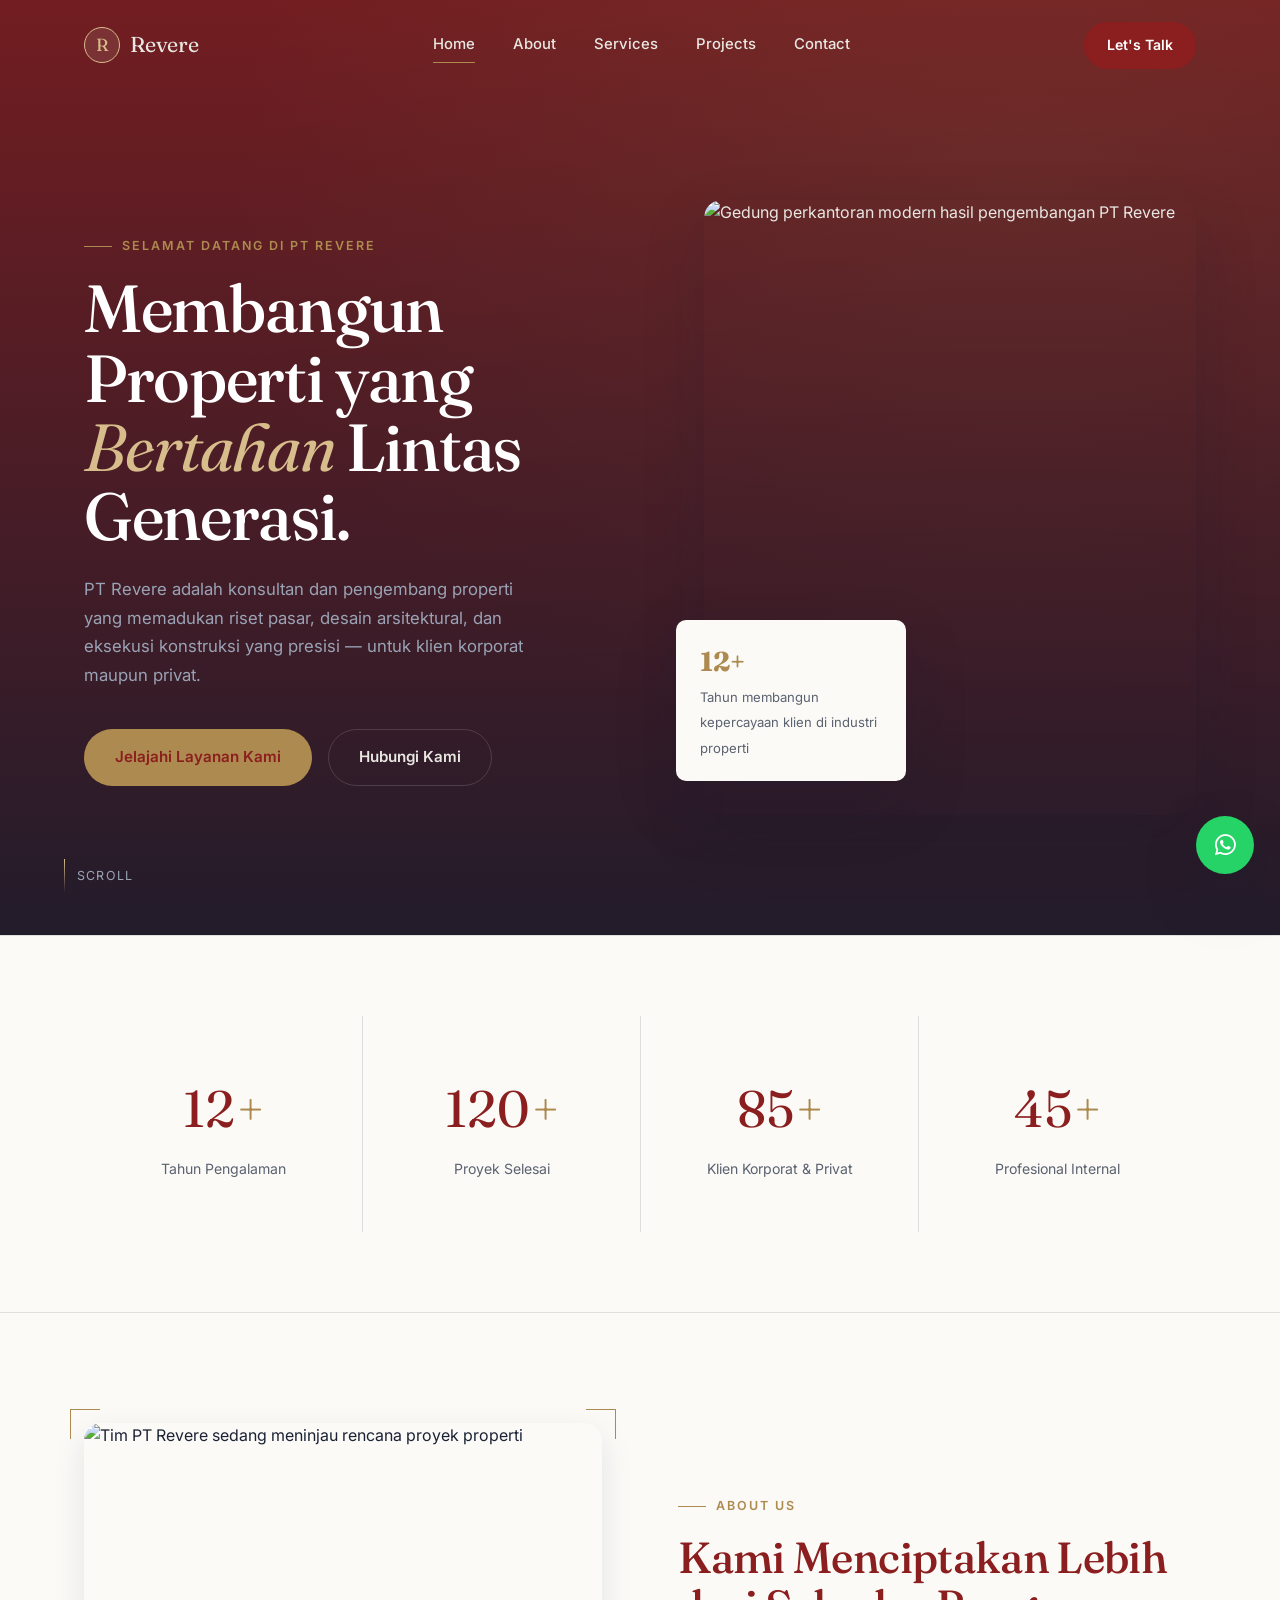
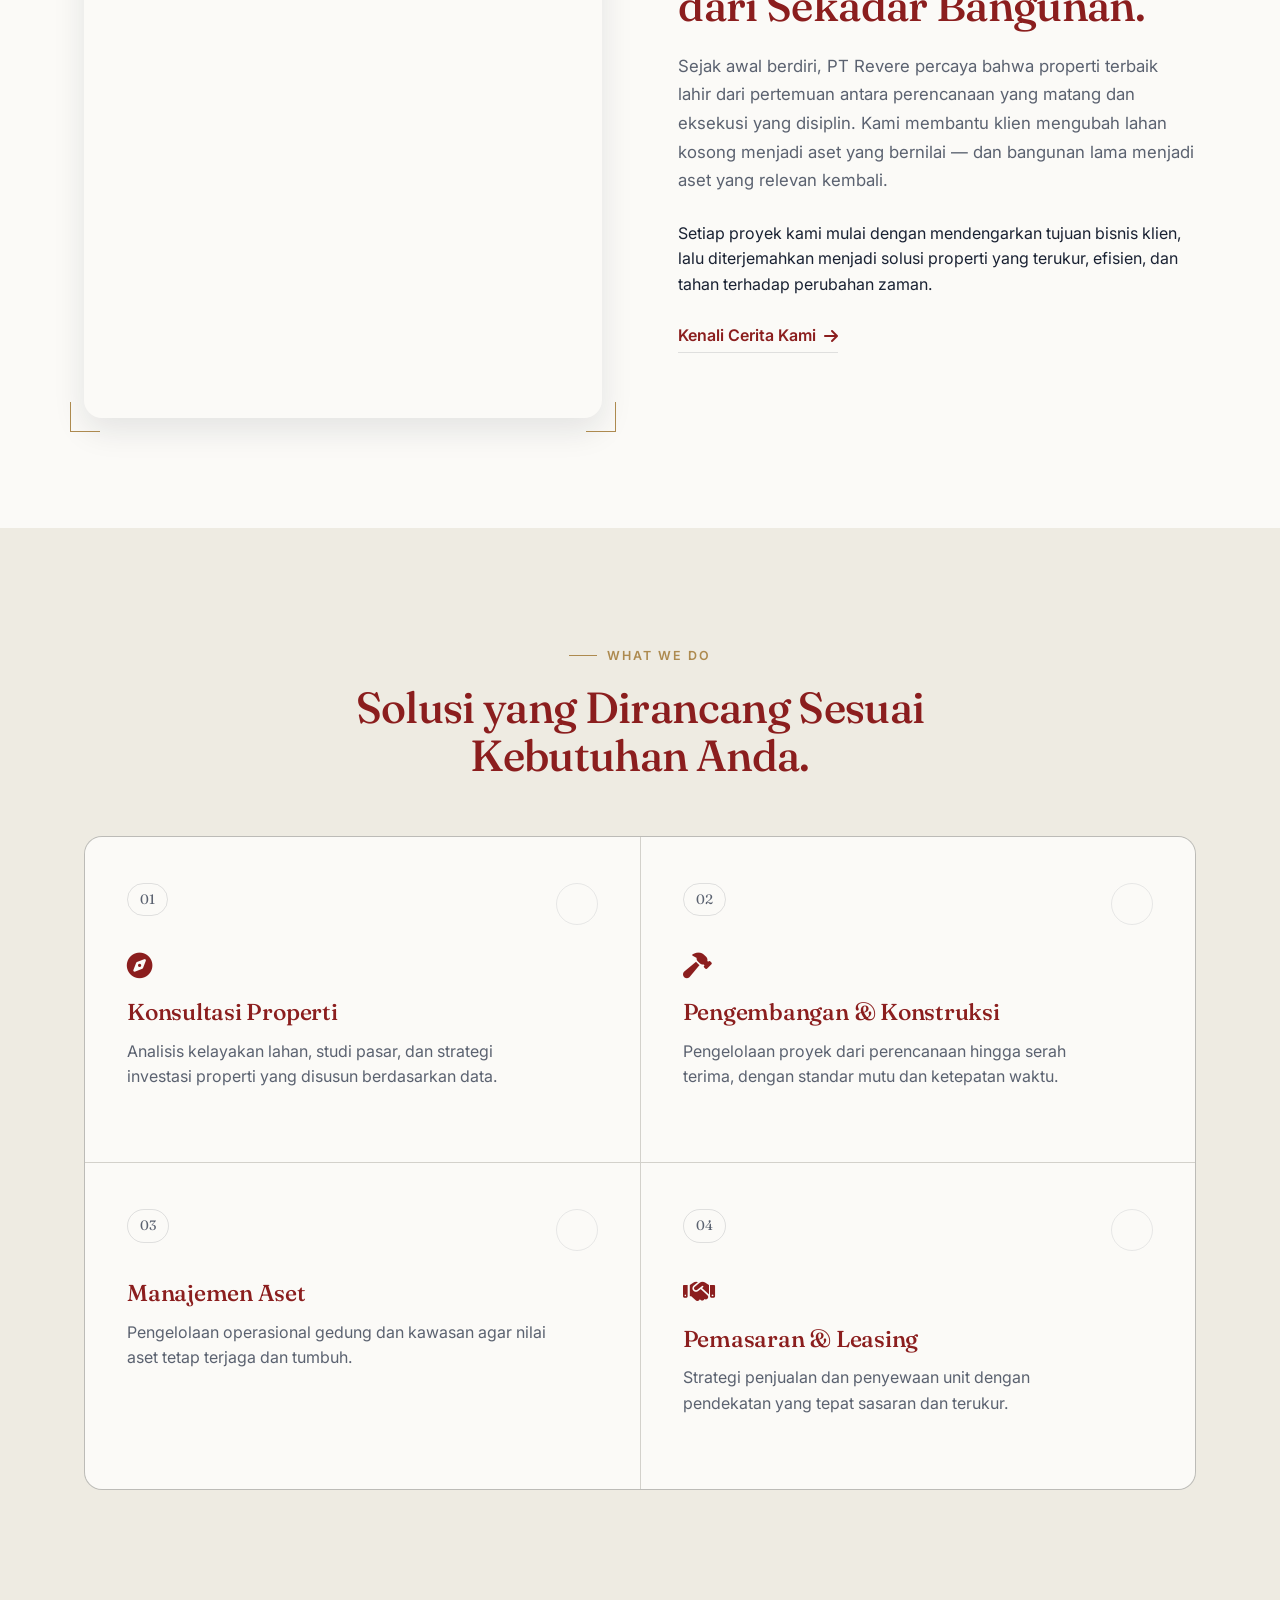
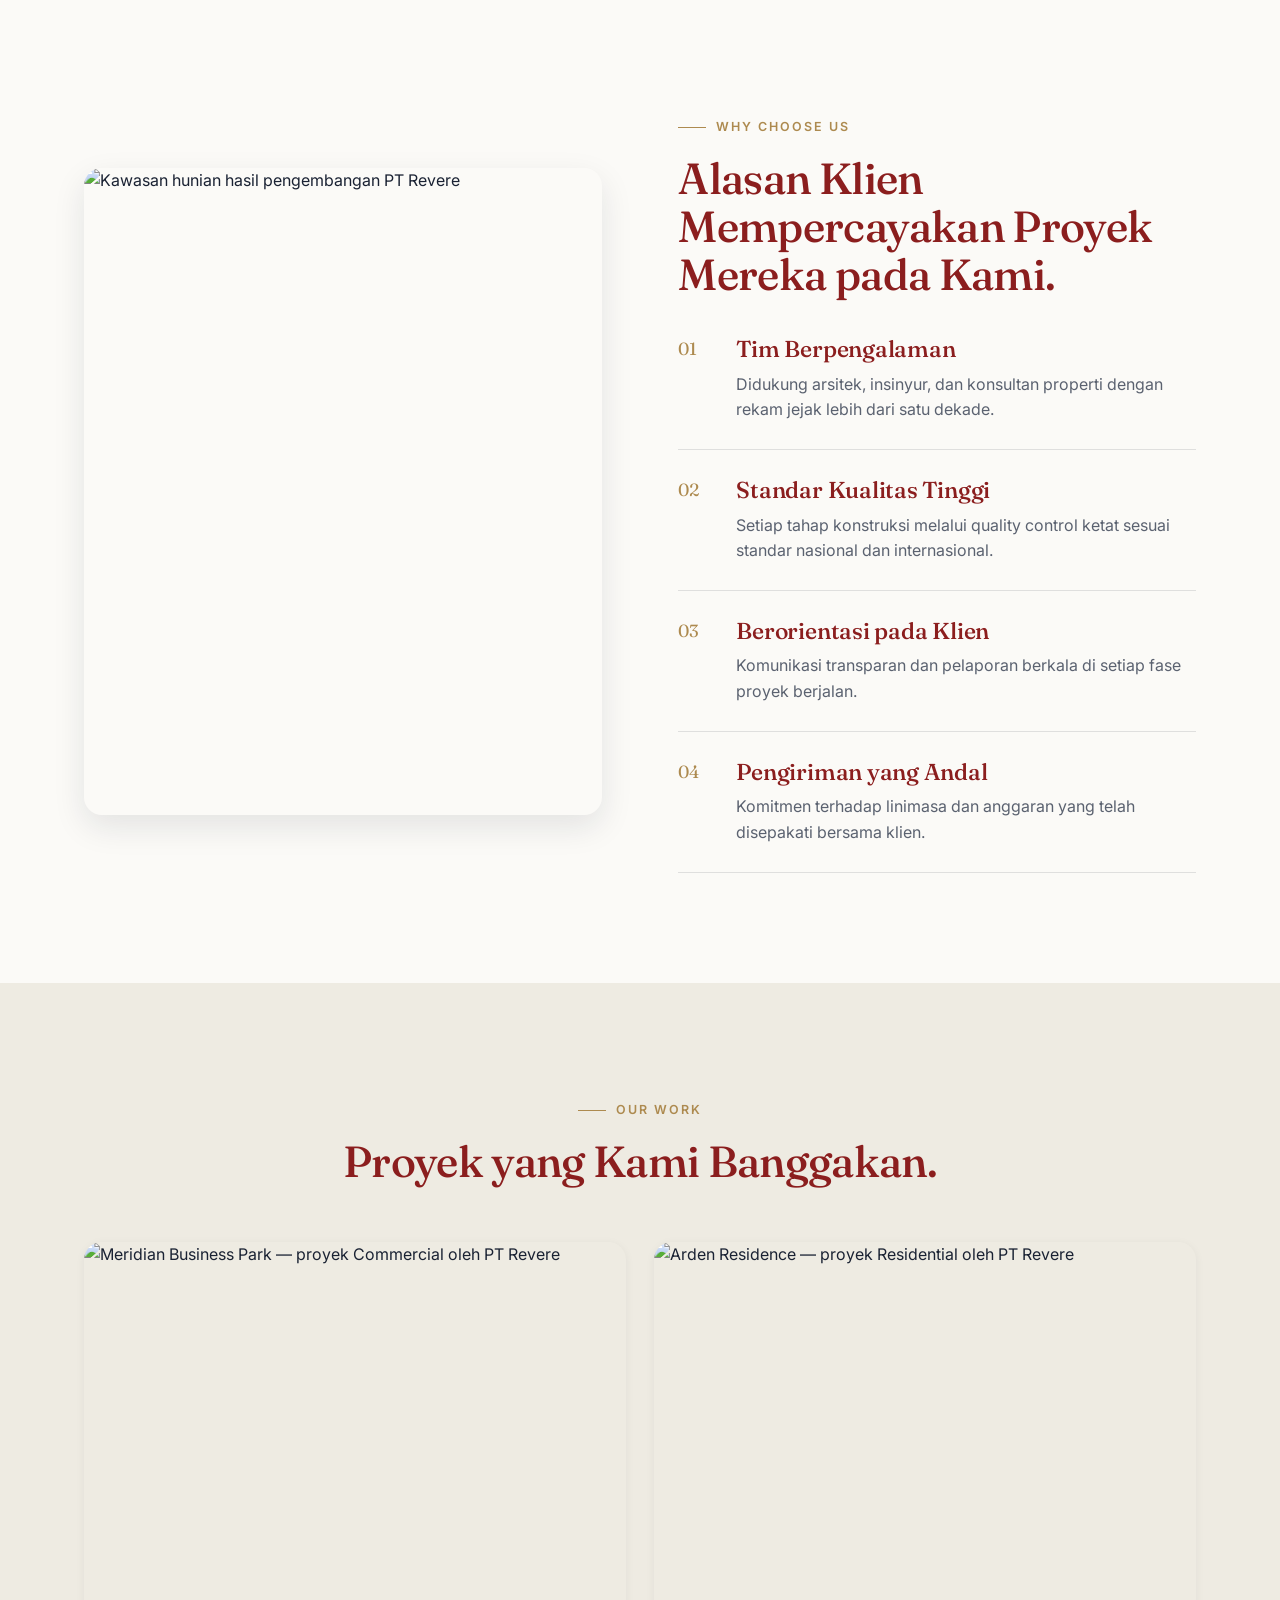
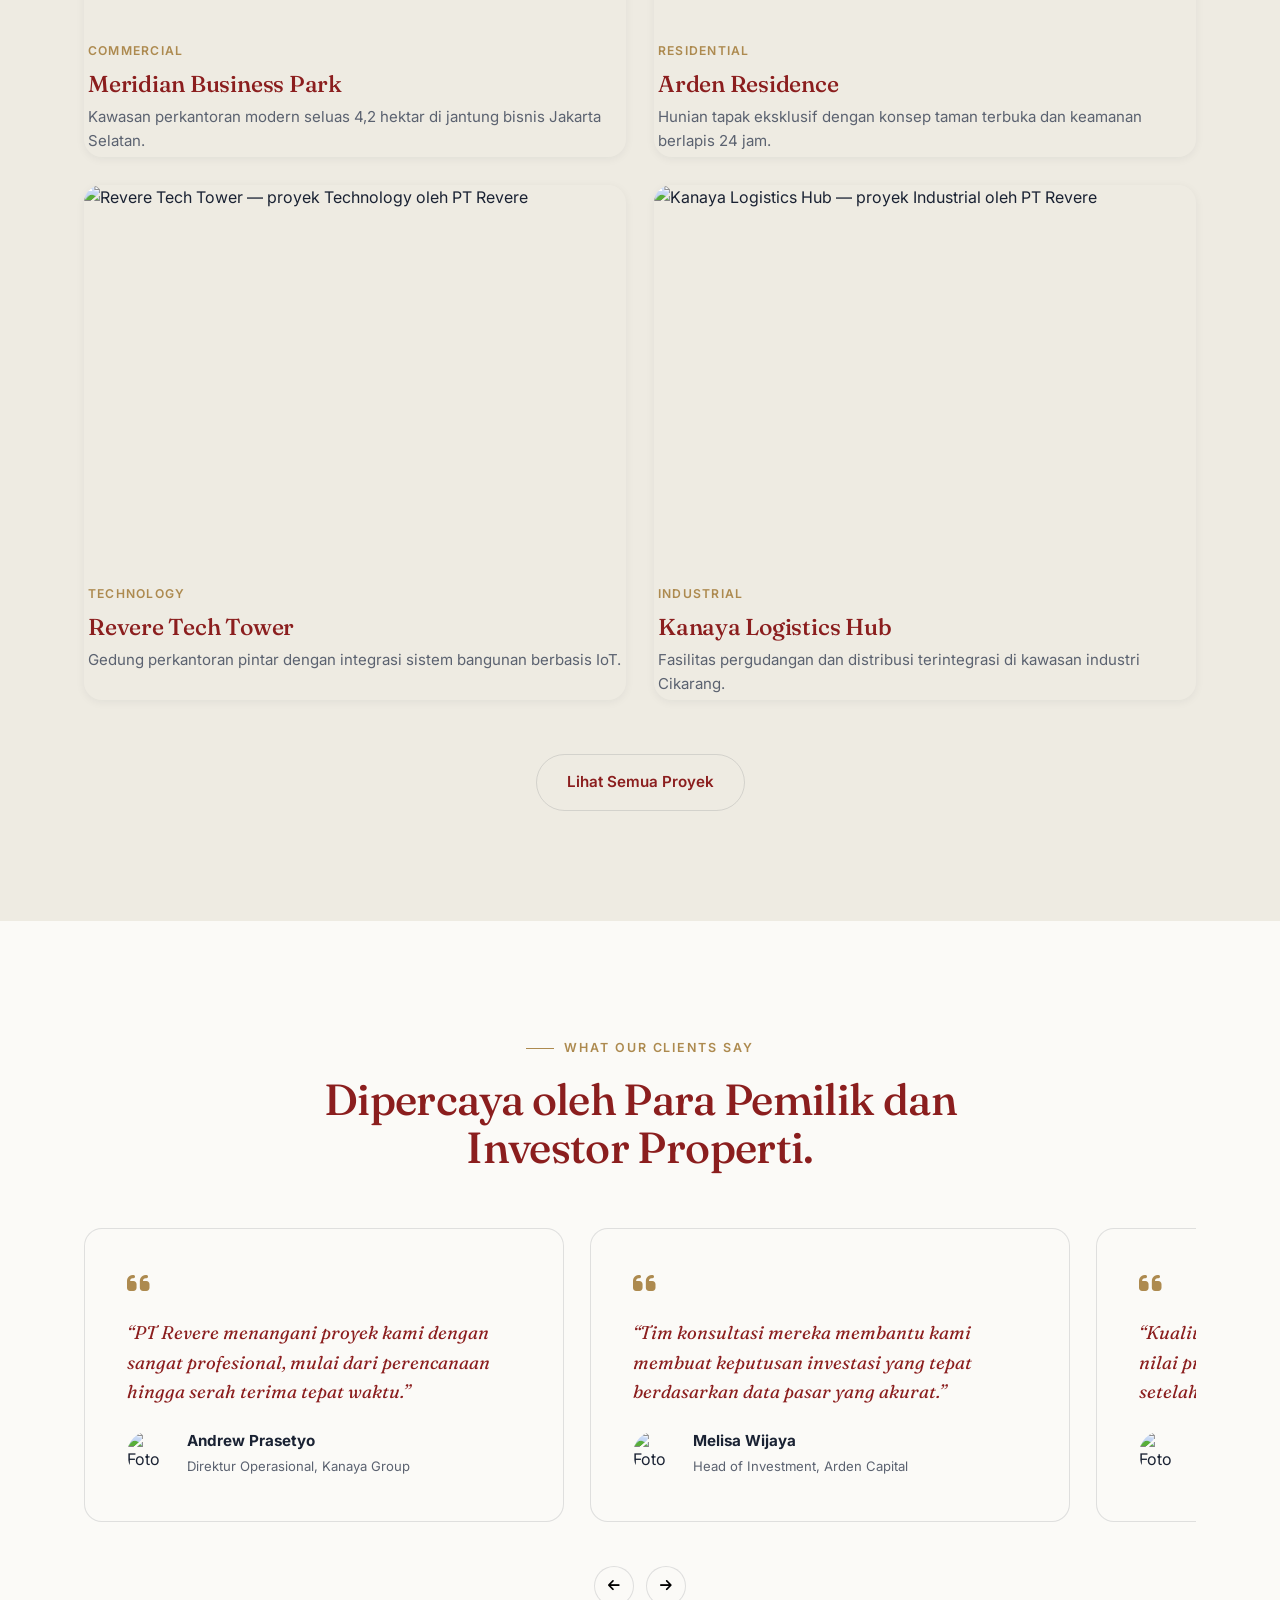
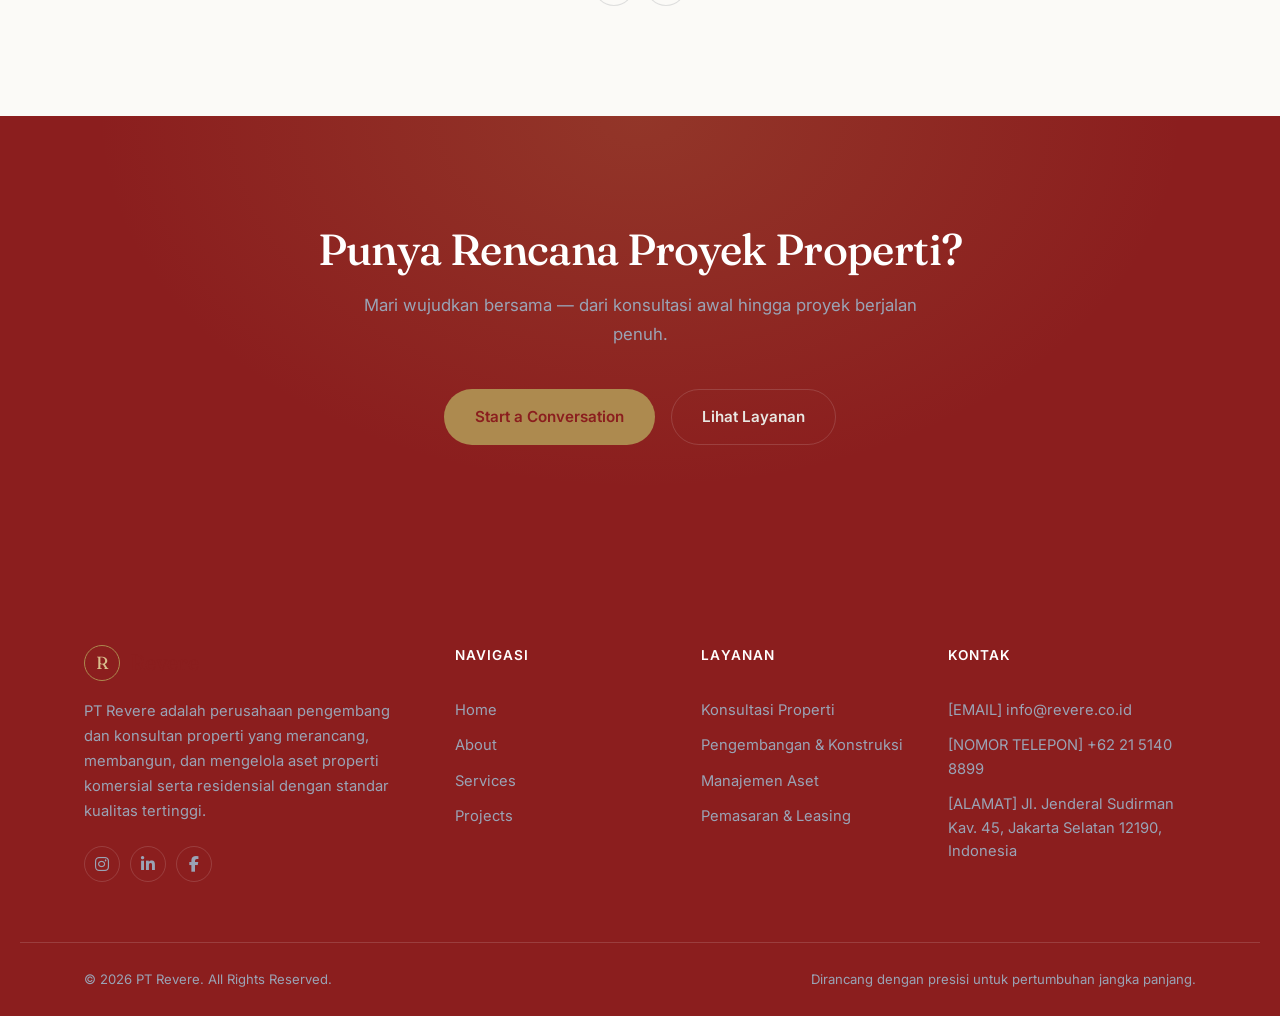
==== index.html @ 0e7189b9 "fix all" ====
<!DOCTYPE html>
<html lang="id">
<head>
<meta charset="UTF-8">
<meta name="viewport" content="width=device-width, initial-scale=1.0">
<title>PT Revere — Konsultan &amp; Pengembang Properti Terpercaya</title>
<meta name="description" content="PT Revere merancang, membangun, dan mengelola aset properti komersial serta residensial dengan standar kualitas tertinggi di Indonesia.">
<meta name="robots" content="index, follow">
<link rel="canonical" href="https://www.revere.co.id/index.html">

<!-- Open Graph -->
<meta property="og:type" content="website">
<meta property="og:title" content="PT Revere — Konsultan &amp; Pengembang Properti Terpercaya">
<meta property="og:description" content="PT Revere merancang, membangun, dan mengelola aset properti komersial serta residensial dengan standar kualitas tertinggi di Indonesia.">
<meta property="og:url" content="https://www.revere.co.id/index.html">
<meta property="og:site_name" content="PT Revere">
<meta property="og:image" content="https://www.revere.co.id/assets/images/hero/og-cover.jpg">
<meta name="twitter:card" content="summary_large_image">

<!-- Favicon -->
<link rel="icon" type="image/png" href="assets/images/favicon.png">

<!-- Fonts -->
<link rel="preconnect" href="https://fonts.googleapis.com">
<link rel="preconnect" href="https://fonts.gstatic.com" crossorigin>
<link href="https://fonts.googleapis.com/css2?family=Fraunces:ital,opsz,wght@0,9..144,300;0,9..144,400;0,9..144,500;0,9..144,600;1,9..144,400;1,9..144,500&family=Inter:wght@300;400;500;600;700&display=swap" rel="stylesheet">

<!-- Icons -->
<link rel="stylesheet" href="https://cdnjs.cloudflare.com/ajax/libs/font-awesome/6.5.1/css/all.min.css">

<!-- Styles -->
<link rel="stylesheet" href="assets/css/style.css">

<!-- Structured Data -->
<script type="application/ld+json">
{
  "@context": "https://schema.org",
  "@type": "Organization",
  "name": "PT Revere",
  "url": "https://www.revere.co.id",
  "logo": "https://www.revere.co.id/assets/images/logo.png",
  "description": "PT Revere adalah perusahaan pengembang dan konsultan properti yang merancang, membangun, dan mengelola aset properti komersial serta residensial dengan standar kualitas tertinggi.",
  "address": {
    "@type": "PostalAddress",
    "streetAddress": "[ALAMAT] Jl. Jenderal Sudirman Kav. 45, Jakarta Selatan 12190, Indonesia"
  },
  "contactPoint": {
    "@type": "ContactPoint",
    "telephone": "[NOMOR TELEPON] +62 21 5140 8899",
    "contactType": "customer service"
  }
}
</script>
</head>
<body>
<a class="skip-link" href="#main-content">Langsung ke konten</a>
<header class="site-nav" id="siteNav">
  <div class="nav-inner">
    <a href="index.html" class="nav-logo" aria-label="PT Revere — Beranda">
      <span class="nav-logo-mark">R</span>
      <span class="nav-logo-text">Revere</span>
    </a>

    <nav class="nav-links" id="navLinks" aria-label="Navigasi utama">
      <a href="index.html" class="active">Home</a>
      <a href="about.html" class="">About</a>
      <a href="services.html" class="">Services</a>
      <a href="projects.html" class="">Projects</a>
      <a href="contact.html" class="">Contact</a>
    </nav>

    <div class="nav-actions">
      <a href="contact.html" class="btn btn-primary btn-sm nav-cta">Let's Talk</a>
      <button class="nav-toggle" id="navToggle" aria-label="Buka menu navigasi" aria-expanded="false" aria-controls="mobileDrawer">
        <span></span><span></span><span></span>
      </button>
    </div>
  </div>
</header>

<div class="mobile-drawer" id="mobileDrawer" aria-hidden="true">
  <nav aria-label="Navigasi mobile">
    <a href="index.html" class="active">Home</a>
    <a href="about.html" class="">About</a>
    <a href="services.html" class="">Services</a>
    <a href="projects.html" class="">Projects</a>
    <a href="contact.html" class="">Contact</a>
  </nav>
  <div class="mobile-drawer-footer">
    <a href="contact.html" class="btn btn-primary btn-block">Let's Talk</a>
    <p>[NOMOR TELEPON] +62 21 5140 8899</p>
  </div>
</div>
<div class="drawer-overlay" id="drawerOverlay"></div>

<main id="main-content">

  <!-- ================= HERO ================= -->
  <section class="hero">
    <div class="container hero-grid">
      <div class="hero-copy">
        <span class="eyebrow">Selamat Datang di PT Revere</span>
        <h1 class="h1">Membangun Properti yang <em>Bertahan</em> Lintas Generasi.</h1>
        <p class="lede">PT Revere adalah konsultan dan pengembang properti yang memadukan riset pasar, desain arsitektural, dan eksekusi konstruksi yang presisi — untuk klien korporat maupun privat.</p>
        <div class="hero-actions">
          <a href="services.html" class="btn btn-on-ink">Jelajahi Layanan Kami</a>
          <a href="contact.html" class="btn btn-ghost-on-ink">Hubungi Kami</a>
        </div>
      </div>
      <div class="hero-visual">
        <div class="hero-frame">
          <div class="hero-corner-brackets"><span></span><span></span><span></span><span></span></div>
          <img src="https://images.unsplash.com/photo-1486406146926-c627a92ad1ab?q=80&w=1000&auto=format&fit=crop" alt="Gedung perkantoran modern hasil pengembangan PT Revere" loading="eager">
        </div>
        <div class="hero-badge">
          <strong>12+</strong>
          <span>Tahun membangun kepercayaan klien di industri properti</span>
        </div>
      </div>
    </div>
    <div class="scroll-indicator"><span class="line"></span> Scroll</div>
  </section>

  <!-- ================= TRUST STATS ================= -->
  <section class="stats-strip section-tight">
    <div class="container">
      <div class="stats-grid">
                <div class="stat-item reveal">
          <div class="stat-value" data-count="12">
            <span class="num">0</span><span class="suffix">+</span>
          </div>
          <div class="stat-label">Tahun Pengalaman</div>
        </div>
                <div class="stat-item reveal">
          <div class="stat-value" data-count="120">
            <span class="num">0</span><span class="suffix">+</span>
          </div>
          <div class="stat-label">Proyek Selesai</div>
        </div>
                <div class="stat-item reveal">
          <div class="stat-value" data-count="85">
            <span class="num">0</span><span class="suffix">+</span>
          </div>
          <div class="stat-label">Klien Korporat &amp; Privat</div>
        </div>
                <div class="stat-item reveal">
          <div class="stat-value" data-count="45">
            <span class="num">0</span><span class="suffix">+</span>
          </div>
          <div class="stat-label">Profesional Internal</div>
        </div>
              </div>
    </div>
  </section>

  <!-- ================= ABOUT PREVIEW ================= -->
  <section class="bg-paper">
    <div class="container split">
      <div class="split-media reveal">
        <div class="frame">
          <img src="https://images.unsplash.com/photo-1568992687947-868a62a9f521?q=80&w=900&auto=format&fit=crop" alt="Tim PT Revere sedang meninjau rencana proyek properti" loading="lazy">
        </div>
        <div class="corner-brackets"><span></span><span></span><span></span><span></span></div>
      </div>
      <div class="split-copy reveal">
        <span class="eyebrow">About Us</span>
        <h2 class="h2">Kami Menciptakan Lebih dari Sekadar Bangunan.</h2>
        <p class="lede">Sejak awal berdiri, PT Revere percaya bahwa properti terbaik lahir dari pertemuan antara perencanaan yang matang dan eksekusi yang disiplin. Kami membantu klien mengubah lahan kosong menjadi aset yang bernilai — dan bangunan lama menjadi aset yang relevan kembali.</p>
        <p>Setiap proyek kami mulai dengan mendengarkan tujuan bisnis klien, lalu diterjemahkan menjadi solusi properti yang terukur, efisien, dan tahan terhadap perubahan zaman.</p>
        <br>
        <a href="about.html" class="text-link">Kenali Cerita Kami <i class="fa-solid fa-arrow-right"></i></a>
      </div>
    </div>
  </section>

  <!-- ================= SERVICES ================= -->
  <section class="bg-stone">
    <div class="container">
      <div class="section-label reveal">
        <span class="eyebrow" style="justify-content:center">What We Do</span>
        <h2 class="h2">Solusi yang Dirancang Sesuai Kebutuhan Anda.</h2>
      </div>
      <div class="services-grid reveal">
                <div class="service-card">
          <div class="service-top">
            <span class="service-index">01</span>
            <span class="service-arrow"><i class="fa-solid fa-arrow-up-right"></i></span>
          </div>
          <i class="fa-solid fa-compass"></i>
          <h3 class="h3">Konsultasi Properti</h3>
          <p>Analisis kelayakan lahan, studi pasar, dan strategi investasi properti yang disusun berdasarkan data.</p>
        </div>
                <div class="service-card">
          <div class="service-top">
            <span class="service-index">02</span>
            <span class="service-arrow"><i class="fa-solid fa-arrow-up-right"></i></span>
          </div>
          <i class="fa-solid fa-hammer"></i>
          <h3 class="h3">Pengembangan &amp; Konstruksi</h3>
          <p>Pengelolaan proyek dari perencanaan hingga serah terima, dengan standar mutu dan ketepatan waktu.</p>
        </div>
                <div class="service-card">
          <div class="service-top">
            <span class="service-index">03</span>
            <span class="service-arrow"><i class="fa-solid fa-arrow-up-right"></i></span>
          </div>
          <i class="fa-solid fa-building-2"></i>
          <h3 class="h3">Manajemen Aset</h3>
          <p>Pengelolaan operasional gedung dan kawasan agar nilai aset tetap terjaga dan tumbuh.</p>
        </div>
                <div class="service-card">
          <div class="service-top">
            <span class="service-index">04</span>
            <span class="service-arrow"><i class="fa-solid fa-arrow-up-right"></i></span>
          </div>
          <i class="fa-solid fa-handshake"></i>
          <h3 class="h3">Pemasaran &amp; Leasing</h3>
          <p>Strategi penjualan dan penyewaan unit dengan pendekatan yang tepat sasaran dan terukur.</p>
        </div>
              </div>
    </div>
  </section>

  <!-- ================= WHY CHOOSE US ================= -->
  <section class="bg-paper">
    <div class="container why-grid">
      <div class="why-media reveal">
        <img src="https://images.unsplash.com/photo-1600585154340-be6161a56a0c?q=80&w=900&auto=format&fit=crop" alt="Kawasan hunian hasil pengembangan PT Revere" loading="lazy">
      </div>
      <div class="reveal">
        <span class="eyebrow">Why Choose Us</span>
        <h2 class="h2" style="margin-bottom:36px;">Alasan Klien Mempercayakan Proyek Mereka pada Kami.</h2>
        <div class="why-list">
          <div class="why-item">
            <span class="why-num">01</span>
            <div><h3 class="h3">Tim Berpengalaman</h3><p>Didukung arsitek, insinyur, dan konsultan properti dengan rekam jejak lebih dari satu dekade.</p></div>
          </div>
          <div class="why-item">
            <span class="why-num">02</span>
            <div><h3 class="h3">Standar Kualitas Tinggi</h3><p>Setiap tahap konstruksi melalui quality control ketat sesuai standar nasional dan internasional.</p></div>
          </div>
          <div class="why-item">
            <span class="why-num">03</span>
            <div><h3 class="h3">Berorientasi pada Klien</h3><p>Komunikasi transparan dan pelaporan berkala di setiap fase proyek berjalan.</p></div>
          </div>
          <div class="why-item">
            <span class="why-num">04</span>
            <div><h3 class="h3">Pengiriman yang Andal</h3><p>Komitmen terhadap linimasa dan anggaran yang telah disepakati bersama klien.</p></div>
          </div>
        </div>
      </div>
    </div>
  </section>

  <!-- ================= PROJECTS PREVIEW ================= -->
  <section class="bg-stone">
    <div class="container">
      <div class="section-label reveal">
        <span class="eyebrow" style="justify-content:center">Our Work</span>
        <h2 class="h2">Proyek yang Kami Banggakan.</h2>
      </div>
      <div class="projects-grid reveal">
                <div class="project-card">
          <div class="thumb">
            <img src="https://images.unsplash.com/photo-1486406146926-c627a92ad1ab?q=80&amp;w=1200&amp;auto=format&amp;fit=crop" alt="Meridian Business Park — proyek Commercial oleh PT Revere" loading="lazy">
            <div class="project-overlay"><a href="projects.html" class="text-link">Lihat Proyek <i class="fa-solid fa-arrow-right"></i></a></div>
          </div>
          <div class="project-body">
            <span class="project-cat">Commercial</span>
            <h3 class="h3">Meridian Business Park</h3>
            <p>Kawasan perkantoran modern seluas 4,2 hektar di jantung bisnis Jakarta Selatan.</p>
          </div>
        </div>
                <div class="project-card">
          <div class="thumb">
            <img src="https://images.unsplash.com/photo-1600585154340-be6161a56a0c?q=80&amp;w=1200&amp;auto=format&amp;fit=crop" alt="Arden Residence — proyek Residential oleh PT Revere" loading="lazy">
            <div class="project-overlay"><a href="projects.html" class="text-link">Lihat Proyek <i class="fa-solid fa-arrow-right"></i></a></div>
          </div>
          <div class="project-body">
            <span class="project-cat">Residential</span>
            <h3 class="h3">Arden Residence</h3>
            <p>Hunian tapak eksklusif dengan konsep taman terbuka dan keamanan berlapis 24 jam.</p>
          </div>
        </div>
                <div class="project-card">
          <div class="thumb">
            <img src="https://images.unsplash.com/photo-1554469384-e58fac16e23a?q=80&amp;w=1200&amp;auto=format&amp;fit=crop" alt="Revere Tech Tower — proyek Technology oleh PT Revere" loading="lazy">
            <div class="project-overlay"><a href="projects.html" class="text-link">Lihat Proyek <i class="fa-solid fa-arrow-right"></i></a></div>
          </div>
          <div class="project-body">
            <span class="project-cat">Technology</span>
            <h3 class="h3">Revere Tech Tower</h3>
            <p>Gedung perkantoran pintar dengan integrasi sistem bangunan berbasis IoT.</p>
          </div>
        </div>
                <div class="project-card">
          <div class="thumb">
            <img src="https://images.unsplash.com/photo-1553413077-190dd305871c?q=80&amp;w=1200&amp;auto=format&amp;fit=crop" alt="Kanaya Logistics Hub — proyek Industrial oleh PT Revere" loading="lazy">
            <div class="project-overlay"><a href="projects.html" class="text-link">Lihat Proyek <i class="fa-solid fa-arrow-right"></i></a></div>
          </div>
          <div class="project-body">
            <span class="project-cat">Industrial</span>
            <h3 class="h3">Kanaya Logistics Hub</h3>
            <p>Fasilitas pergudangan dan distribusi terintegrasi di kawasan industri Cikarang.</p>
          </div>
        </div>
              </div>
      <div class="projects-cta reveal"><a href="projects.html" class="btn btn-outline">Lihat Semua Proyek</a></div>
    </div>
  </section>

  <!-- ================= TESTIMONIALS ================= -->
  <section class="bg-paper">
    <div class="container">
      <div class="section-label reveal">
        <span class="eyebrow" style="justify-content:center">What Our Clients Say</span>
        <h2 class="h2">Dipercaya oleh Para Pemilik dan Investor Properti.</h2>
      </div>
      <div class="testi-track reveal" id="testiTrack">
                <div class="testi-card">
          <i class="fa-solid fa-quote-left"></i>
          <p class="quote">&ldquo;PT Revere menangani proyek kami dengan sangat profesional, mulai dari perencanaan hingga serah terima tepat waktu.&rdquo;</p>
          <div class="testi-person">
            <img src="https://ui-avatars.com/api/?name=Andrew+Prasetyo&background=101B2D&color=D8BD8C" alt="Foto Andrew Prasetyo">
            <div>
              <strong>Andrew Prasetyo</strong>
              <span>Direktur Operasional, Kanaya Group</span>
            </div>
          </div>
        </div>
                <div class="testi-card">
          <i class="fa-solid fa-quote-left"></i>
          <p class="quote">&ldquo;Tim konsultasi mereka membantu kami membuat keputusan investasi yang tepat berdasarkan data pasar yang akurat.&rdquo;</p>
          <div class="testi-person">
            <img src="https://ui-avatars.com/api/?name=Melisa+Wijaya&background=101B2D&color=D8BD8C" alt="Foto Melisa Wijaya">
            <div>
              <strong>Melisa Wijaya</strong>
              <span>Head of Investment, Arden Capital</span>
            </div>
          </div>
        </div>
                <div class="testi-card">
          <i class="fa-solid fa-quote-left"></i>
          <p class="quote">&ldquo;Kualitas manajemen aset PT Revere membuat nilai properti kami tetap terjaga bahkan setelah lima tahun beroperasi.&rdquo;</p>
          <div class="testi-person">
            <img src="https://ui-avatars.com/api/?name=Rangga+Kusuma&background=101B2D&color=D8BD8C" alt="Foto Rangga Kusuma">
            <div>
              <strong>Rangga Kusuma</strong>
              <span>Owner, Meridian Holdings</span>
            </div>
          </div>
        </div>
              </div>
      <div class="testi-nav">
        <button id="testiPrev" aria-label="Testimoni sebelumnya"><i class="fa-solid fa-arrow-left"></i></button>
        <button id="testiNext" aria-label="Testimoni berikutnya"><i class="fa-solid fa-arrow-right"></i></button>
      </div>
    </div>
  </section>

  <!-- ================= CTA BANNER ================= -->
  <section class="cta-banner">
    <div class="container">
      <h2 class="h2">Punya Rencana Proyek Properti?</h2>
      <p class="lede">Mari wujudkan bersama — dari konsultasi awal hingga proyek berjalan penuh.</p>
      <div class="cta-actions">
        <a href="contact.html" class="btn btn-on-ink">Start a Conversation</a>
        <a href="services.html" class="btn btn-ghost-on-ink">Lihat Layanan</a>
      </div>
    </div>
  </section>

</main>

<footer class="site-footer">
  <div class="footer-top">
    <div class="footer-brand">
      <a href="index.html" class="nav-logo">
        <span class="nav-logo-mark">R</span>
        <span class="nav-logo-text">Revere</span>
      </a>
      <p>PT Revere adalah perusahaan pengembang dan konsultan properti yang merancang, membangun, dan mengelola aset properti komersial serta residensial dengan standar kualitas tertinggi.</p>
      <div class="footer-social">
        <a href="https://instagram.com/revere.co.id" aria-label="Instagram PT Revere" target="_blank" rel="noopener"><i class="fa-brands fa-instagram"></i></a>
        <a href="https://linkedin.com/company/revere" aria-label="LinkedIn PT Revere" target="_blank" rel="noopener"><i class="fa-brands fa-linkedin-in"></i></a>
        <a href="https://facebook.com/revere.co.id" aria-label="Facebook PT Revere" target="_blank" rel="noopener"><i class="fa-brands fa-facebook-f"></i></a>
      </div>
    </div>

    <div class="footer-col">
      <h4>Navigasi</h4>
      <a href="index.html">Home</a>
      <a href="about.html">About</a>
      <a href="services.html">Services</a>
      <a href="projects.html">Projects</a>
    </div>

    <div class="footer-col">
      <h4>Layanan</h4>
      <a href="services.html">Konsultasi Properti</a>
      <a href="services.html">Pengembangan & Konstruksi</a>
      <a href="services.html">Manajemen Aset</a>
      <a href="services.html">Pemasaran & Leasing</a>
    </div>

    <div class="footer-col">
      <h4>Kontak</h4>
      <a href="mailto:[EMAIL] info@revere.co.id">[EMAIL] info@revere.co.id</a>
      <a href="tel:[NOMOR TELEPON] +62 21 5140 8899">[NOMOR TELEPON] +62 21 5140 8899</a>
      <span class="footer-address">[ALAMAT] Jl. Jenderal Sudirman Kav. 45, Jakarta Selatan 12190, Indonesia</span>
    </div>
  </div>

  <div class="footer-bottom">
    <p>&copy; 2026 PT Revere. All Rights Reserved.</p>
    <p class="footer-credit">Dirancang dengan presisi untuk pertumbuhan jangka panjang.</p>
  </div>
</footer>

<a href="https://wa.me/6281234567890" class="whatsapp-fab" aria-label="Hubungi via WhatsApp" target="_blank" rel="noopener">
  <i class="fa-brands fa-whatsapp"></i>
</a>

<script src="assets/js/script.js"></script>
</body>
</html>
---- assets/css/style.css ----
/* ============================================================
   PT REVERE — DESIGN SYSTEM
  Direction: "Ink & Bronze" — editorial, architectural, premium.
   Display: Fraunces (serif, editorial) · Body: Inter
   Signature: blueprint corner-brackets framing key visuals,
   referencing architectural drawing conventions.
   ============================================================ */

:root {
  /* Color */
  --ink:          #8B1E1E;   /* primary — deep red background */
  --ink-2:        #5C1212;   /* secondary red, for gradients/panels */
  --bronze:       #AD8A4F;   /* accent — warm bronze */
  --bronze-light: #D8BD8C;
  --stone:        #EEEBE2;   /* background — warm stone */
  --stone-deep:   #E4DFD1;
  --white:        #FFFFFF;
  --paper:        #FBFAF7;
  --text:         #1A2233;
  --text-muted:   #5B6270;
  --text-on-ink:  #E8E7E2;
  --text-on-ink-muted: #9AA3B5;
  --line:         rgba(16, 27, 45, 0.12);
  --line-on-ink:  rgba(232, 231, 226, 0.16);

  /* Type */
  --font-display: 'Fraunces', Georgia, serif;
  --font-body: 'Inter', -apple-system, BlinkMacSystemFont, sans-serif;

  /* Spacing / layout */
  --container: 1240px;
  --gutter: clamp(20px, 5vw, 64px);
  --radius: 10px;
  --radius-lg: 18px;
  --shadow-sm: 0 2px 10px rgba(16,27,45,0.06);
  --shadow-md: 0 12px 32px rgba(16,27,45,0.10);
  --shadow-lg: 0 24px 64px rgba(16,27,45,0.16);
  --ease: cubic-bezier(.4,0,.2,1);
}

/* ── Reset ─────────────────────────────────────────────────── */
*, *::before, *::after { box-sizing: border-box; }
html { scroll-behavior: smooth; }
@media (prefers-reduced-motion: reduce) {
  html { scroll-behavior: auto; }
  *, *::before, *::after { animation-duration: 0.01ms !important; animation-iteration-count: 1 !important; transition-duration: 0.01ms !important; scroll-behavior: auto !important; }
}
body {
  margin: 0;
  font-family: var(--font-body);
  color: var(--text);
  background: var(--paper);
  -webkit-font-smoothing: antialiased;
  line-height: 1.6;
  overflow-x: hidden;
}
img { max-width: 100%; display: block; }
a { color: inherit; text-decoration: none; }
ul { list-style: none; margin: 0; padding: 0; }
button { font-family: inherit; cursor: pointer; }
h1, h2, h3, h4 { font-family: var(--font-display); color: var(--ink); margin: 0; font-weight: 500; letter-spacing: -0.01em; }
p { margin: 0; }

.skip-link {
  position: absolute; left: -999px; top: 0; background: var(--ink); color: var(--white);
  padding: 12px 20px; z-index: 999; border-radius: 0 0 8px 0;
}
.skip-link:focus { left: 0; }

:focus-visible { outline: 2px solid var(--bronze); outline-offset: 3px; }

.container { max-width: var(--container); margin: 0 auto; padding: 0 var(--gutter); }

/* ── Type scale ────────────────────────────────────────────── */
.h1 { font-size: clamp(2.6rem, 5.2vw, 4.6rem); line-height: 1.04; letter-spacing: -0.02em; }
.h2 { font-size: clamp(2rem, 3.4vw, 3rem); line-height: 1.1; letter-spacing: -0.015em; }
.h3 { font-size: clamp(1.3rem, 1.8vw, 1.6rem); line-height: 1.25; }
.eyebrow {
  display: inline-flex; align-items: center; gap: 10px;
  font-size: 0.78rem; letter-spacing: 0.16em; text-transform: uppercase;
  color: var(--bronze); font-weight: 600; margin-bottom: 18px;
}
.eyebrow::before { content: ''; width: 28px; height: 1px; background: var(--bronze); display: inline-block; }
.lede { font-size: clamp(1.05rem, 1.3vw, 1.2rem); color: var(--text-muted); line-height: 1.7; }
.section-label { text-align: center; margin: 0 auto 56px; max-width: 640px; }
.section-label.left { margin-left: 0; text-align: left; }

/* ── Buttons ───────────────────────────────────────────────── */
.btn {
  display: inline-flex; align-items: center; justify-content: center; gap: 10px;
  padding: 15px 30px; border-radius: 100px; font-weight: 600; font-size: 0.95rem;
  border: 1px solid transparent; transition: all .3s var(--ease); white-space: nowrap;
}
.btn-primary { background: var(--ink); color: var(--white); }
.btn-primary:hover { background: var(--bronze); transform: translateY(-2px); box-shadow: var(--shadow-md); }
.btn-outline { background: transparent; border-color: var(--line); color: var(--ink); }
.btn-outline:hover { border-color: var(--ink); background: var(--ink); color: var(--white); }
.btn-on-ink { background: var(--bronze); color: var(--ink); }
.btn-on-ink:hover { background: var(--bronze-light); transform: translateY(-2px); }
.btn-ghost-on-ink { background: transparent; border-color: var(--line-on-ink); color: var(--text-on-ink); }
.btn-ghost-on-ink:hover { border-color: var(--bronze); color: var(--bronze-light); }
.btn-sm { padding: 11px 22px; font-size: 0.88rem; }
.btn-block { width: 100%; }
.text-link { display: inline-flex; align-items: center; gap: 8px; font-weight: 600; color: var(--ink); border-bottom: 1px solid var(--line); padding-bottom: 3px; transition: gap .25s var(--ease), color .25s; }
.text-link:hover { gap: 13px; color: var(--bronze); }

/* ── Navbar ────────────────────────────────────────────────── */
.site-nav {
  position: fixed; top: 0; left: 0; right: 0; z-index: 200;
  transition: background .35s var(--ease), box-shadow .35s var(--ease), padding .35s var(--ease), border-color .35s;
  padding: 22px 0;
  border-bottom: 1px solid transparent;
}
.site-nav.solid {
  background: rgba(251,250,247,0.92); backdrop-filter: blur(14px);
  box-shadow: var(--shadow-sm); padding: 14px 0; border-color: var(--line);
}
.nav-inner { max-width: var(--container); margin: 0 auto; padding: 0 var(--gutter); display: flex; align-items: center; justify-content: space-between; }
.nav-logo { display: flex; align-items: center; gap: 10px; }
.nav-logo-mark {
  width: 36px; height: 36px; border-radius: 50%; background: var(--ink); color: var(--bronze-light);
  display: flex; align-items: center; justify-content: center; font-family: var(--font-display); font-size: 1.1rem;
  border: 1px solid var(--bronze);
}
.nav-logo-text { font-family: var(--font-display); font-size: 1.35rem; color: var(--ink); letter-spacing: -0.01em; }
.site-nav.transparent-hero:not(.solid) .nav-logo-text,
.site-nav.transparent-hero:not(.solid) .nav-links a { color: var(--text-on-ink); }
.site-nav.transparent-hero:not(.solid) .nav-logo-mark { background: rgba(232,231,226,0.1); border-color: var(--bronze-light); }

.nav-links { display: flex; align-items: center; gap: 38px; }
.nav-links a { font-size: 0.93rem; font-weight: 500; color: var(--text); position: relative; padding: 4px 0; transition: color .25s; }
.nav-links a::after { content: ''; position: absolute; left: 0; bottom: -2px; width: 0; height: 1px; background: var(--bronze); transition: width .3s var(--ease); }
.nav-links a:hover, .nav-links a.active { color: var(--bronze); }
.nav-links a:hover::after, .nav-links a.active::after { width: 100%; }

.nav-actions { display: flex; align-items: center; gap: 18px; }
.nav-toggle { display: none; flex-direction: column; gap: 5px; background: none; border: none; padding: 6px; }
.nav-toggle span { width: 22px; height: 2px; background: var(--ink); transition: all .3s var(--ease); }
.site-nav.transparent-hero:not(.solid) .nav-toggle span { background: var(--text-on-ink); }

.mobile-drawer {
  position: fixed; top: 0; right: -100%; width: min(340px, 84vw); height: 100vh; z-index: 300;
  background: var(--ink); padding: 100px 32px 32px; transition: right .4s var(--ease);
  display: flex; flex-direction: column; justify-content: space-between;
}
.mobile-drawer.open { right: 0; }
.mobile-drawer nav { display: flex; flex-direction: column; gap: 6px; }
.mobile-drawer nav a { color: var(--text-on-ink); font-family: var(--font-display); font-size: 1.5rem; padding: 12px 0; border-bottom: 1px solid var(--line-on-ink); }
.mobile-drawer nav a.active { color: var(--bronze-light); }
.mobile-drawer-footer { display: flex; flex-direction: column; gap: 14px; }
.mobile-drawer-footer p { color: var(--text-on-ink-muted); font-size: 0.9rem; }
.drawer-overlay { position: fixed; inset: 0; background: rgba(16,27,45,0.5); z-index: 250; opacity: 0; visibility: hidden; transition: opacity .35s; }
.drawer-overlay.open { opacity: 1; visibility: visible; }

/* ── Hero ──────────────────────────────────────────────────── */
.hero {
  position: relative; background: var(--ink); color: var(--text-on-ink);
  padding: 200px 0 120px; overflow: hidden;
}
.hero::before {
  content: ''; position: absolute; inset: 0;
  background:
    linear-gradient(180deg, rgba(16,27,45,0.2), rgba(16,27,45,0.85)),
    radial-gradient(ellipse at 80% 20%, rgba(173,138,79,0.18), transparent 55%);
  z-index: 0;
}
.hero-grid {
  position: relative; z-index: 1; display: grid; grid-template-columns: 1.05fr 0.95fr;
  gap: clamp(30px, 6vw, 90px); align-items: center;
}
.hero-copy .h1 { color: var(--white); margin: 0 0 24px; }
.hero-copy .h1 em { font-style: italic; color: var(--bronze-light); font-weight: 400; }
.hero-copy .lede { color: var(--text-on-ink-muted); max-width: 460px; margin-bottom: 40px; }
.hero-actions { display: flex; gap: 16px; flex-wrap: wrap; }
.hero-visual { position: relative; }
.hero-frame { position: relative; border-radius: var(--radius-lg); overflow: hidden; aspect-ratio: 4/5; box-shadow: var(--shadow-lg); }
.hero-frame img { width: 100%; height: 100%; object-fit: cover; }
.hero-corner-brackets span { position: absolute; width: 34px; height: 34px; border: 1.5px solid var(--bronze-light); opacity: .9; }
.hero-corner-brackets span:nth-child(1){ top:-14px; left:-14px; border-right:none; border-bottom:none; }
.hero-corner-brackets span:nth-child(2){ top:-14px; right:-14px; border-left:none; border-bottom:none; }
.hero-corner-brackets span:nth-child(3){ bottom:-14px; left:-14px; border-right:none; border-top:none; }
.hero-corner-brackets span:nth-child(4){ bottom:-14px; right:-14px; border-left:none; border-top:none; }
.hero-badge {
  position: absolute; left: -28px; bottom: 34px; background: var(--paper); color: var(--ink);
  padding: 20px 24px; border-radius: var(--radius); box-shadow: var(--shadow-lg); max-width: 230px;
}
.hero-badge strong { display: block; font-family: var(--font-display); font-size: 1.7rem; color: var(--bronze); }
.hero-badge span { font-size: 0.82rem; color: var(--text-muted); }
.scroll-indicator {
  position: absolute; left: var(--gutter); bottom: 42px; z-index: 1; display: flex; align-items: center; gap: 12px;
  color: var(--text-on-ink-muted); font-size: 0.78rem; letter-spacing: 0.1em; text-transform: uppercase;
}
.scroll-indicator .line { width: 1px; height: 34px; background: linear-gradient(var(--bronze-light), transparent); animation: scrollLine 2s infinite var(--ease); }
@keyframes scrollLine { 0%{ transform: scaleY(0); transform-origin: top;} 50%{ transform: scaleY(1); transform-origin: top;} 51%{ transform-origin: bottom;} 100%{ transform: scaleY(0); transform-origin: bottom;} }

/* ── Page header (inner pages) ─────────────────────────────── */
.page-header { background: var(--ink); color: var(--text-on-ink); padding: 168px 0 90px; position: relative; overflow: hidden; }
.page-header::before { content:''; position:absolute; inset:0; background: radial-gradient(ellipse at 85% 0%, rgba(173,138,79,0.18), transparent 55%); }
.page-header .container { position: relative; z-index: 1; }
.page-header .h1 { color: var(--white); }
.breadcrumb { display: flex; gap: 8px; align-items: center; color: var(--text-on-ink-muted); font-size: 0.85rem; margin-bottom: 22px; }
.breadcrumb a { color: var(--text-on-ink-muted); transition: color .2s; }
.breadcrumb a:hover { color: var(--bronze-light); }

/* ── Sections ──────────────────────────────────────────────── */
section { padding: 110px 0; }
.section-tight { padding: 80px 0; }
.bg-stone { background: var(--stone); }
.bg-ink { background: var(--ink); color: var(--text-on-ink); }
.bg-ink .h2, .bg-ink .h3 { color: var(--white); }
.bg-paper { background: var(--paper); }

/* ── Trust stats ───────────────────────────────────────────── */
.stats-strip { border-top: 1px solid var(--line); border-bottom: 1px solid var(--line); background: var(--paper); }
.stats-grid { display: grid; grid-template-columns: repeat(4, 1fr); }
.stat-item { padding: 52px 24px; text-align: center; border-left: 1px solid var(--line); }
.stat-item:first-child { border-left: none; }
.stat-value { font-family: var(--font-display); font-size: clamp(2.2rem, 4vw, 3.2rem); color: var(--ink); display: flex; justify-content: center; gap: 2px; }
.stat-value .suffix { color: var(--bronze); }
.stat-label { color: var(--text-muted); font-size: 0.88rem; margin-top: 8px; }

/* ── About split ───────────────────────────────────────────── */
.split { display: grid; grid-template-columns: 1fr 1fr; gap: clamp(30px, 6vw, 90px); align-items: center; }
.split-media { position: relative; }
.split-media .frame { position: relative; border-radius: var(--radius-lg); overflow: hidden; box-shadow: var(--shadow-md); }
.split-media img { width: 100%; aspect-ratio: 4/4.6; object-fit: cover; }
.corner-brackets { position: absolute; inset: -14px; pointer-events: none; }
.corner-brackets span { position: absolute; width: 30px; height: 30px; border: 1.5px solid var(--bronze); }
.corner-brackets span:nth-child(1){ top:0; left:0; border-right:none; border-bottom:none; }
.corner-brackets span:nth-child(2){ top:0; right:0; border-left:none; border-bottom:none; }
.corner-brackets span:nth-child(3){ bottom:0; left:0; border-right:none; border-top:none; }
.corner-brackets span:nth-child(4){ bottom:0; right:0; border-left:none; border-top:none; }
.split-copy .h2 { margin-bottom: 22px; }
.split-copy p + p { margin-top: 16px; }
.split-copy .lede { margin-bottom: 26px; }

/* ── Vision / Mission / Values ─────────────────────────────── */
.vm-grid { display: grid; grid-template-columns: repeat(2, 1fr); gap: 24px; margin-bottom: 24px; }
.vm-card { background: var(--paper); border: 1px solid var(--line); border-radius: var(--radius-lg); padding: 44px; }
.vm-card i { color: var(--bronze); font-size: 1.5rem; margin-bottom: 18px; }
.vm-card h3 { margin-bottom: 12px; }
.vm-card p { color: var(--text-muted); }
.values-row { display: grid; grid-template-columns: repeat(5, 1fr); gap: 18px; }
.value-chip { text-align: center; padding: 30px 14px; background: var(--paper); border: 1px solid var(--line); border-radius: var(--radius); transition: border-color .25s, transform .25s; }
.value-chip:hover { border-color: var(--bronze); transform: translateY(-4px); }
.value-chip i { color: var(--bronze); font-size: 1.3rem; margin-bottom: 12px; }
.value-chip span { display: block; font-weight: 600; font-size: 0.92rem; }

/* ── Services ──────────────────────────────────────────────── */
.services-grid { display: grid; grid-template-columns: repeat(2, 1fr); gap: 1px; background: var(--line); border: 1px solid var(--line); border-radius: var(--radius-lg); overflow: hidden; }
.service-card { background: var(--paper); padding: 46px 42px; position: relative; transition: background .3s var(--ease); }
.service-card:hover { background: var(--ink); }
.service-card:hover .h3, .service-card:hover p { color: var(--text-on-ink); }
.service-card:hover .service-index { color: var(--bronze-light); border-color: var(--line-on-ink); }
.service-card:hover i { color: var(--bronze-light); }
.service-card:hover .service-arrow { opacity: 1; transform: translate(4px,-4px); border-color: var(--bronze-light); color: var(--bronze-light); }
.service-top { display: flex; justify-content: space-between; align-items: flex-start; margin-bottom: 28px; }
.service-index { font-family: var(--font-display); font-size: 0.85rem; color: var(--text-muted); border: 1px solid var(--line); border-radius: 100px; padding: 5px 12px; transition: color .3s, border-color .3s; }
.service-card i { font-size: 1.6rem; color: var(--ink); transition: color .3s; margin-bottom: 20px; display: block; }
.service-card h3 { margin-bottom: 12px; transition: color .3s; }
.service-card p { color: var(--text-muted); transition: color .3s; margin-bottom: 26px; max-width: 42ch; }
.service-arrow {
  width: 42px; height: 42px; border-radius: 50%; border: 1px solid var(--line);
  display: flex; align-items: center; justify-content: center; opacity: .7;
  transition: all .3s var(--ease); color: var(--ink);
}

/* ── Why choose us ─────────────────────────────────────────── */
.why-grid { display: grid; grid-template-columns: 1fr 1fr; gap: clamp(30px,6vw,90px); align-items: center; }
.why-list { display: flex; flex-direction: column; }
.why-item { display: flex; gap: 24px; padding: 26px 0; border-bottom: 1px solid var(--line); }
.why-item:first-child { padding-top: 0; }
.why-num { font-family: var(--font-display); font-size: 1.1rem; color: var(--bronze); min-width: 34px; }
.why-item h3 { margin-bottom: 8px; }
.why-item p { color: var(--text-muted); }
.why-media { position: relative; border-radius: var(--radius-lg); overflow: hidden; box-shadow: var(--shadow-md); aspect-ratio: 4/5; }
.why-media img { width: 100%; height: 100%; object-fit: cover; }

/* ── Projects ──────────────────────────────────────────────── */
.projects-grid { display: grid; grid-template-columns: repeat(2, 1fr); gap: 28px; }
.project-card { position: relative; border-radius: var(--radius-lg); overflow: hidden; box-shadow: var(--shadow-sm); }
.project-card .thumb { position: relative; aspect-ratio: 16/11; overflow: hidden; }
.project-card img { width: 100%; height: 100%; object-fit: cover; transition: transform .6s var(--ease); }
.project-card:hover img { transform: scale(1.06); }
.project-overlay { position: absolute; inset: 0; background: linear-gradient(180deg, rgba(16,27,45,0) 40%, rgba(16,27,45,0.82) 100%); opacity: 0; transition: opacity .35s; display:flex; align-items:flex-end; padding: 26px; }
.project-card:hover .project-overlay { opacity: 1; }
.project-overlay .text-link { color: var(--bronze-light); border-color: var(--line-on-ink); }
.project-body { padding: 22px 4px 4px; }
.project-cat { font-size: 0.76rem; text-transform: uppercase; letter-spacing: 0.1em; color: var(--bronze); font-weight: 600; }
.project-body h3 { margin: 8px 0 6px; }
.project-body p { color: var(--text-muted); font-size: 0.94rem; }
.projects-cta { text-align: center; margin-top: 54px; }

/* Filters (projects.php) */
.filter-bar { display: flex; gap: 10px; flex-wrap: wrap; justify-content: center; margin-bottom: 50px; }
.filter-btn { padding: 10px 22px; border-radius: 100px; border: 1px solid var(--line); background: var(--paper); font-weight: 500; font-size: 0.88rem; transition: all .25s; }
.filter-btn.active, .filter-btn:hover { background: var(--ink); color: var(--white); border-color: var(--ink); }
.project-item { transition: opacity .35s, transform .35s; }
.project-item.hidden-item { display: none; }

/* ── Team ──────────────────────────────────────────────────── */
.team-grid { display: grid; grid-template-columns: repeat(4, 1fr); gap: 28px; }
.team-card { text-align: center; }
.team-photo { position: relative; border-radius: var(--radius-lg); overflow: hidden; aspect-ratio: 3/3.6; margin-bottom: 18px; box-shadow: var(--shadow-sm); }
.team-photo img { width: 100%; height: 100%; object-fit: cover; }
.team-social { position: absolute; bottom: -50px; left: 0; right: 0; display: flex; justify-content: center; gap: 10px; padding: 14px; transition: bottom .3s var(--ease); background: linear-gradient(0deg, rgba(16,27,45,0.85), transparent); }
.team-card:hover .team-social { bottom: 0; }
.team-social a { width: 34px; height: 34px; border-radius: 50%; background: rgba(251,250,247,0.15); display: flex; align-items: center; justify-content: center; color: var(--white); border: 1px solid rgba(251,250,247,0.35); font-size: 0.85rem; }
.team-social a:hover { background: var(--bronze); border-color: var(--bronze); color: var(--ink); }
.team-card h3 { font-size: 1.1rem; }
.team-card span { color: var(--bronze); font-size: 0.85rem; font-weight: 500; }

/* ── Testimonials ──────────────────────────────────────────── */
.testi-track { display: flex; gap: 26px; overflow-x: auto; scroll-snap-type: x mandatory; padding-bottom: 10px; scrollbar-width: none; }
.testi-track::-webkit-scrollbar { display: none; }
.testi-card { scroll-snap-align: start; min-width: min(480px, 86vw); background: var(--paper); border: 1px solid var(--line); border-radius: var(--radius-lg); padding: 42px; display: flex; flex-direction: column; gap: 22px; }
.testi-card i.fa-quote-left { color: var(--bronze); font-size: 1.6rem; }
.testi-card p.quote { font-family: var(--font-display); font-size: 1.15rem; line-height: 1.6; color: var(--ink); font-style: italic; }
.testi-person { display: flex; align-items: center; gap: 14px; }
.testi-person img { width: 46px; height: 46px; border-radius: 50%; object-fit: cover; }
.testi-person strong { display: block; font-size: 0.95rem; }
.testi-person span { font-size: 0.82rem; color: var(--text-muted); }
.testi-nav { display: flex; gap: 12px; margin-top: 34px; justify-content: center; }
.testi-nav button { width: 40px; height: 40px; border-radius: 50%; border: 1px solid var(--line); background: var(--paper); display: flex; align-items: center; justify-content: center; transition: all .25s; }
.testi-nav button:hover { background: var(--ink); color: var(--white); border-color: var(--ink); }

/* ── CTA banner ────────────────────────────────────────────── */
.cta-banner { background: var(--ink); color: var(--text-on-ink); text-align: center; position: relative; overflow: hidden; }
.cta-banner::before { content:''; position:absolute; inset:0; background: radial-gradient(ellipse at 50% 0%, rgba(173,138,79,0.22), transparent 60%); }
.cta-banner .container { position: relative; z-index: 1; }
.cta-banner .h2 { color: var(--white); margin-bottom: 18px; }
.cta-banner .lede { color: var(--text-on-ink-muted); max-width: 560px; margin: 0 auto 40px; }
.cta-actions { display: flex; gap: 16px; justify-content: center; flex-wrap: wrap; }

/* ── Footer ────────────────────────────────────────────────── */
.site-footer { background: var(--ink); color: var(--text-on-ink-muted); padding-top: 90px; }
.footer-top { max-width: var(--container); margin: 0 auto; padding: 0 var(--gutter) 60px; display: grid; grid-template-columns: 1.6fr 1fr 1fr 1.2fr; gap: 40px; border-bottom: 1px solid var(--line-on-ink); }
.footer-brand p { margin: 18px 0 22px; font-size: 0.92rem; max-width: 34ch; line-height: 1.7; }
.footer-social { display: flex; gap: 10px; }
.footer-social a { width: 36px; height: 36px; border-radius: 50%; border: 1px solid var(--line-on-ink); display: flex; align-items: center; justify-content: center; transition: all .25s; }
.footer-social a:hover { background: var(--bronze); border-color: var(--bronze); color: var(--ink); }
.footer-col h4 { color: var(--white); font-family: var(--font-body); font-size: 0.85rem; text-transform: uppercase; letter-spacing: 0.08em; margin-bottom: 20px; font-weight: 600; }
.footer-col { display: flex; flex-direction: column; gap: 12px; }
.footer-col a, .footer-col span { font-size: 0.92rem; transition: color .2s; }
.footer-col a:hover { color: var(--bronze-light); }
.footer-address { line-height: 1.6; display: block; }
.footer-bottom { max-width: var(--container); margin: 0 auto; padding: 26px var(--gutter); display: flex; justify-content: space-between; font-size: 0.82rem; flex-wrap: wrap; gap: 10px; }

.whatsapp-fab {
  position: fixed; right: 26px; bottom: 26px; width: 58px; height: 58px; border-radius: 50%;
  background: #25D366; color: var(--white); display: flex; align-items: center; justify-content: center;
  font-size: 1.5rem; box-shadow: var(--shadow-lg); z-index: 150; transition: transform .3s var(--ease);
}
.whatsapp-fab:hover { transform: scale(1.08); }

/* ── Contact page ──────────────────────────────────────────── */
.contact-grid { display: grid; grid-template-columns: 0.85fr 1.15fr; gap: clamp(30px,6vw,80px); }
.contact-info-card { background: var(--ink); color: var(--text-on-ink); border-radius: var(--radius-lg); padding: 44px; height: fit-content; }
.contact-info-card h3 { color: var(--white); margin-bottom: 30px; }
.contact-info-item { display: flex; gap: 16px; padding: 18px 0; border-bottom: 1px solid var(--line-on-ink); }
.contact-info-item:last-of-type { border-bottom: none; }
.contact-info-item i { color: var(--bronze-light); font-size: 1.05rem; margin-top: 3px; }
.contact-info-item strong { display: block; font-size: 0.8rem; text-transform: uppercase; letter-spacing: 0.06em; color: var(--text-on-ink-muted); margin-bottom: 5px; }
.contact-info-item span, .contact-info-item a { font-size: 0.96rem; color: var(--text-on-ink); }
.contact-form-wrap { background: var(--paper); border: 1px solid var(--line); border-radius: var(--radius-lg); padding: 44px; }
.form-grid { display: grid; grid-template-columns: 1fr 1fr; gap: 20px; }
.form-group { margin-bottom: 20px; display: flex; flex-direction: column; gap: 8px; }
.form-group.full { grid-column: 1 / -1; }
.form-group label { font-size: 0.86rem; font-weight: 600; color: var(--ink); }
.form-group input, .form-group select, .form-group textarea {
  padding: 14px 16px; border: 1px solid var(--line); border-radius: 8px; font-family: inherit; font-size: 0.95rem;
  background: var(--white); transition: border-color .25s, box-shadow .25s; color: var(--text);
}
.form-group input:focus, .form-group select:focus, .form-group textarea:focus { border-color: var(--bronze); box-shadow: 0 0 0 3px rgba(173,138,79,0.15); outline: none; }
.form-group textarea { resize: vertical; min-height: 130px; }
.form-error { font-size: 0.8rem; color: #B3413A; min-height: 16px; }
.form-note { font-size: 0.82rem; color: var(--text-muted); margin-top: 6px; }
.map-wrap { border-radius: var(--radius-lg); overflow: hidden; margin-top: 60px; box-shadow: var(--shadow-sm); border: 1px solid var(--line); }
.map-wrap iframe { width: 100%; height: 420px; border: 0; display: block; filter: grayscale(15%); }

/* ── Reveal animation ──────────────────────────────────────── */
.reveal { opacity: 0; transform: translateY(28px); transition: opacity .7s var(--ease), transform .7s var(--ease); }
.reveal.in-view { opacity: 1; transform: translateY(0); }

/* ── Responsive ────────────────────────────────────────────── */
@media (max-width: 1180px) {
  .team-grid { grid-template-columns: repeat(2, 1fr); }
  .stats-grid { grid-template-columns: repeat(2, 1fr); }
  .stat-item:nth-child(3) { border-left: none; }
}
@media (max-width: 1024px) {
  .nav-links { display: none; }
  .nav-cta { display: none; }
  .nav-toggle { display: flex; }
  .hero-grid, .split, .why-grid { grid-template-columns: 1fr; }
  .hero-visual { order: -1; max-width: 420px; margin: 0 auto; }
  .split-media { max-width: 460px; margin: 0 auto; }
  .why-media { order: -1; max-width: 460px; margin: 0 auto; }
  .vm-grid { grid-template-columns: 1fr; }
  .values-row { grid-template-columns: repeat(3, 1fr); }
  .footer-top { grid-template-columns: 1fr 1fr; }
  .contact-grid { grid-template-columns: 1fr; }
}
@media (max-width: 860px) {
  .services-grid { grid-template-columns: 1fr; }
  .projects-grid { grid-template-columns: 1fr; }
  .team-grid { grid-template-columns: repeat(2, 1fr); }
  section { padding: 80px 0; }
  .hero { padding: 150px 0 90px; }
  .page-header { padding: 130px 0 60px; }
}
@media (max-width: 620px) {
  .values-row { grid-template-columns: repeat(2, 1fr); }
  .footer-top { grid-template-columns: 1fr; gap: 34px; }
  .footer-bottom { flex-direction: column; }
  .form-grid { grid-template-columns: 1fr; }
  .stats-grid { grid-template-columns: 1fr 1fr; }
  .hero-badge { position: static; margin-top: 18px; }
  .hero-frame { aspect-ratio: 4/4.6; }
  .scroll-indicator { display: none; }
  .cta-actions, .hero-actions { flex-direction: column; align-items: stretch; }
  .cta-actions .btn, .hero-actions .btn { width: 100%; }
}
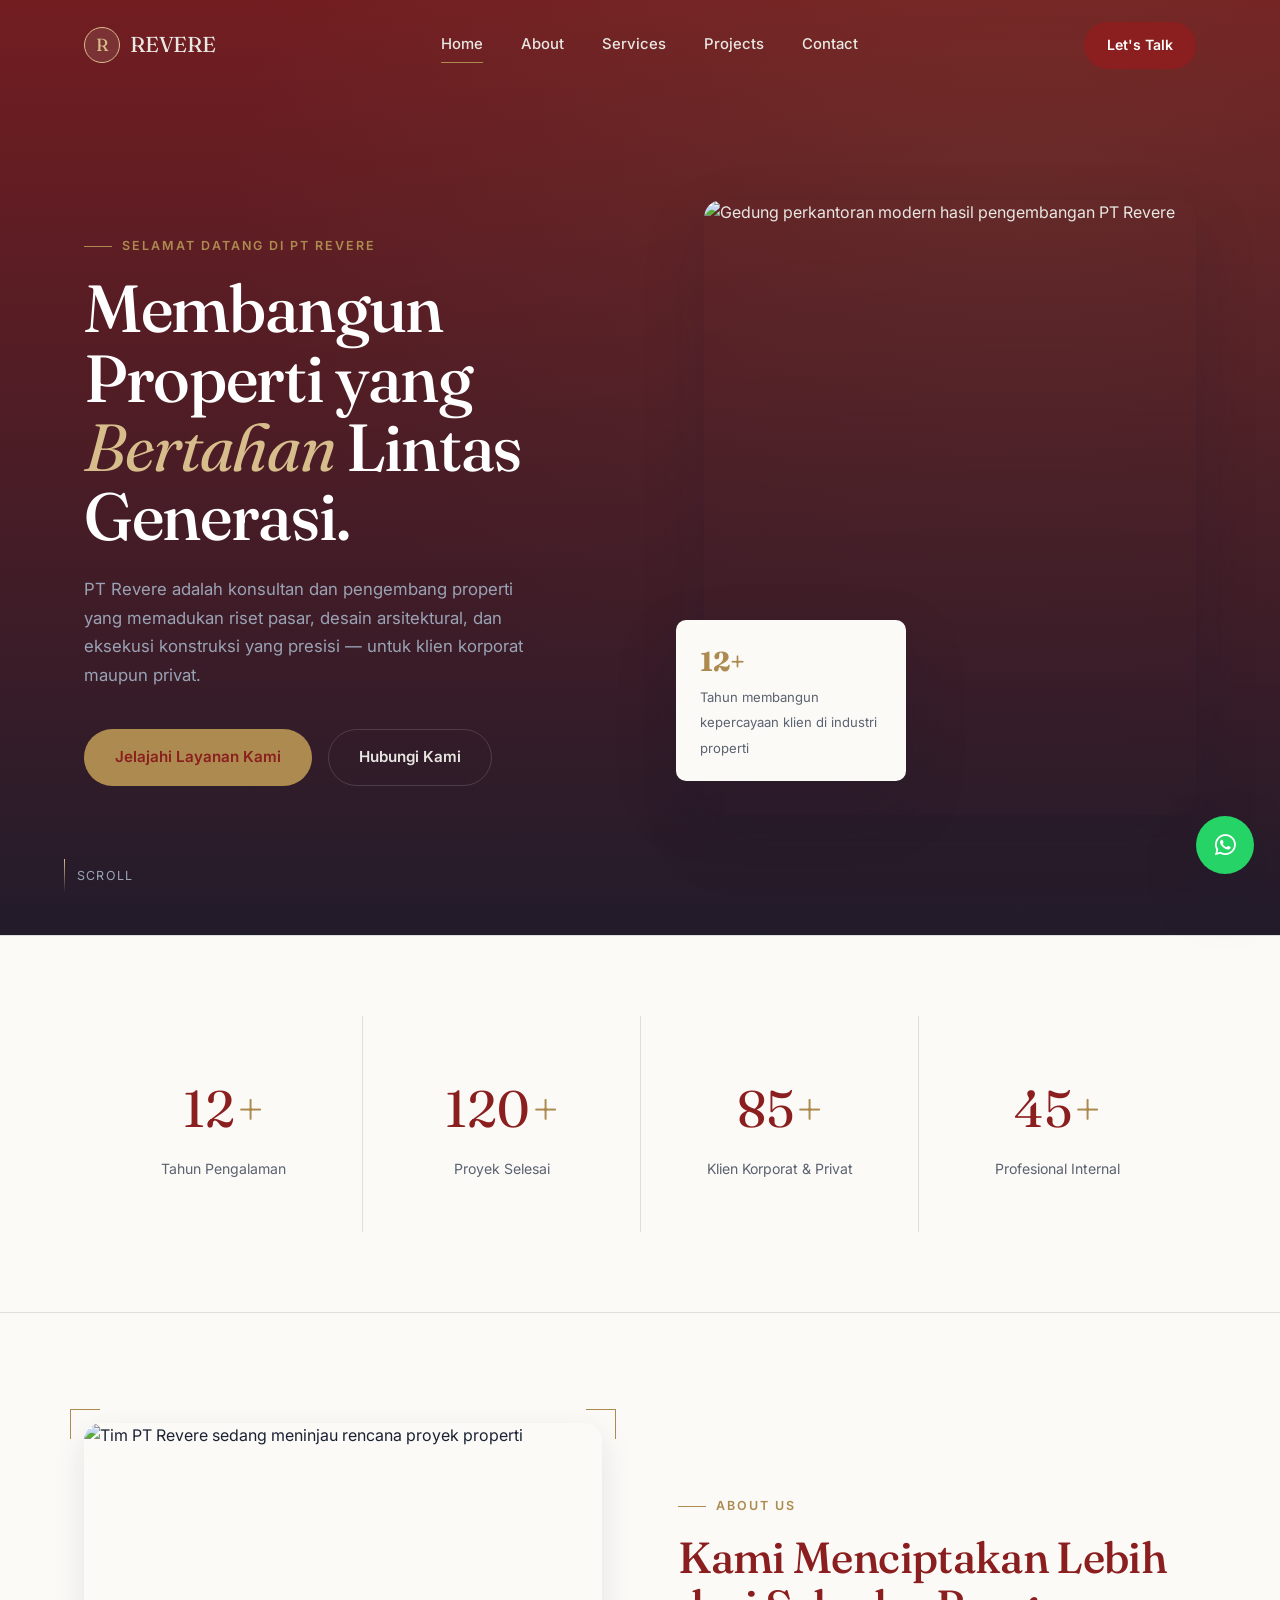
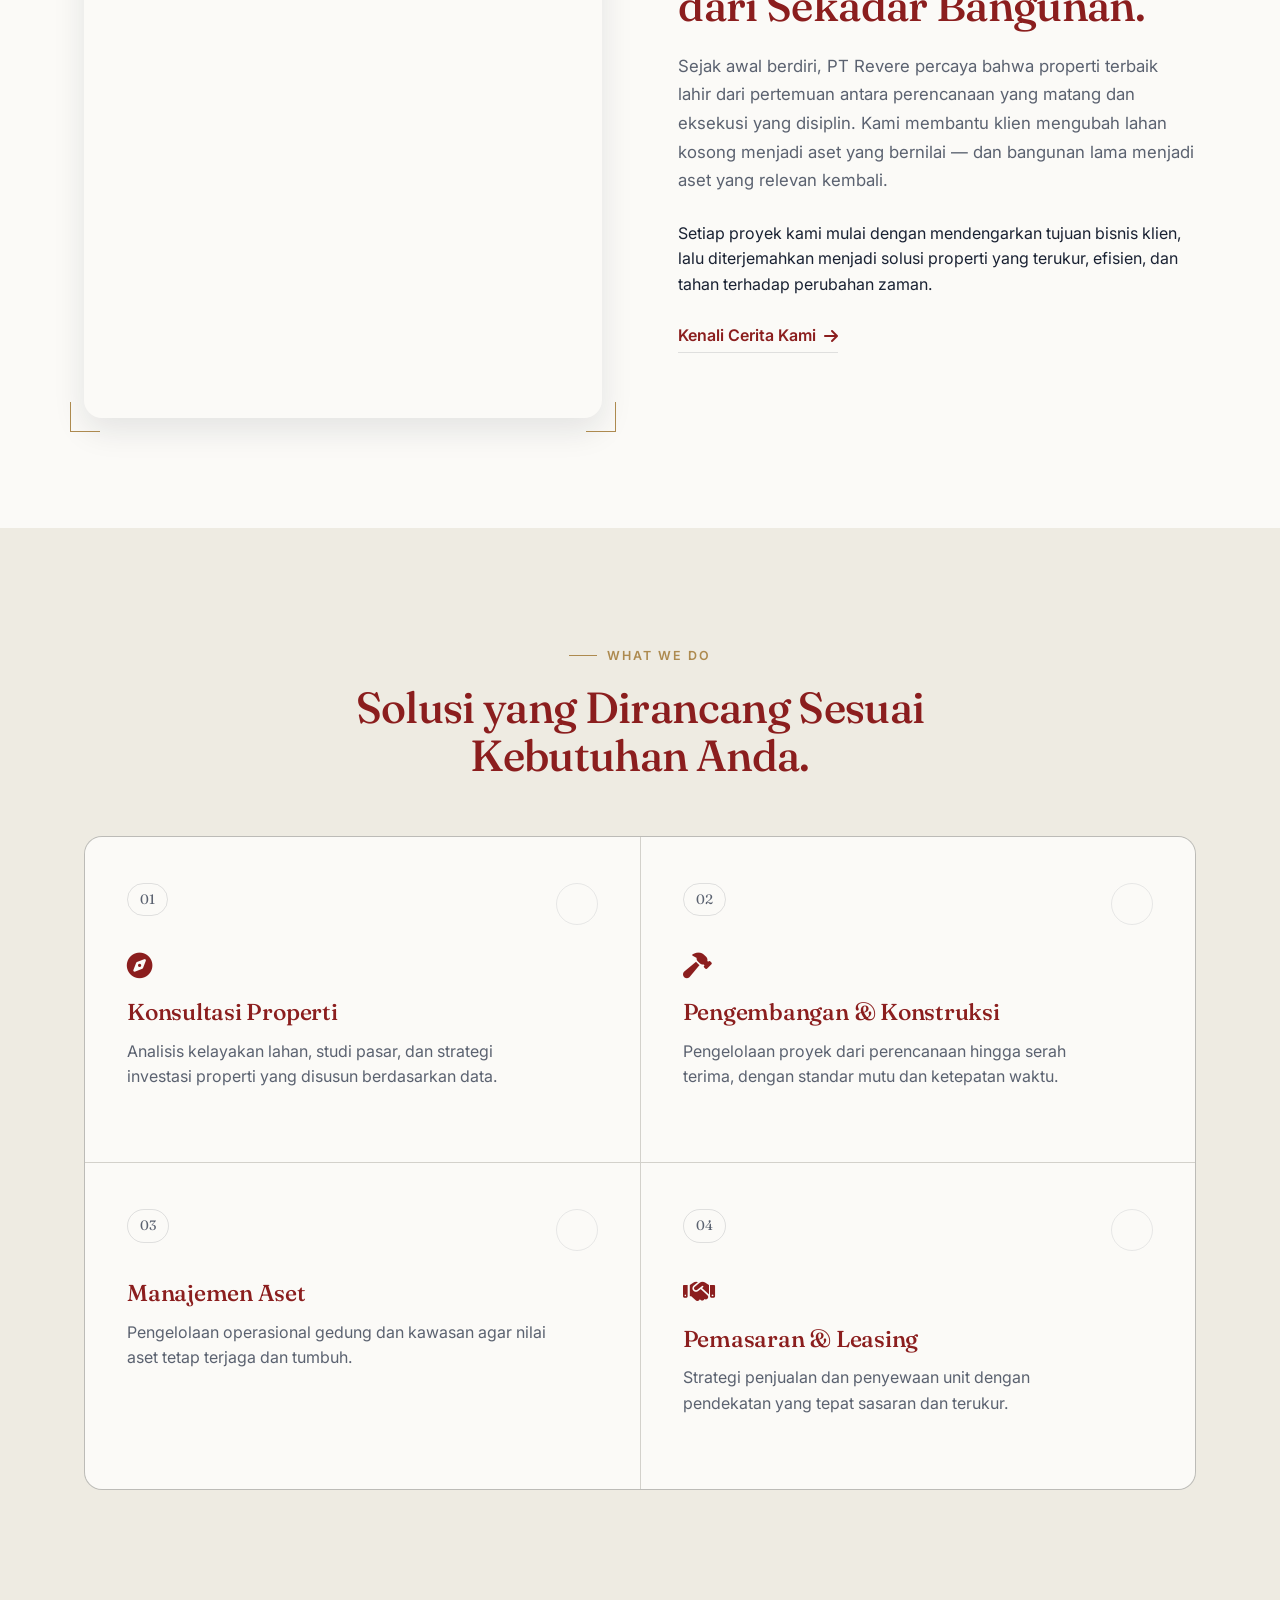
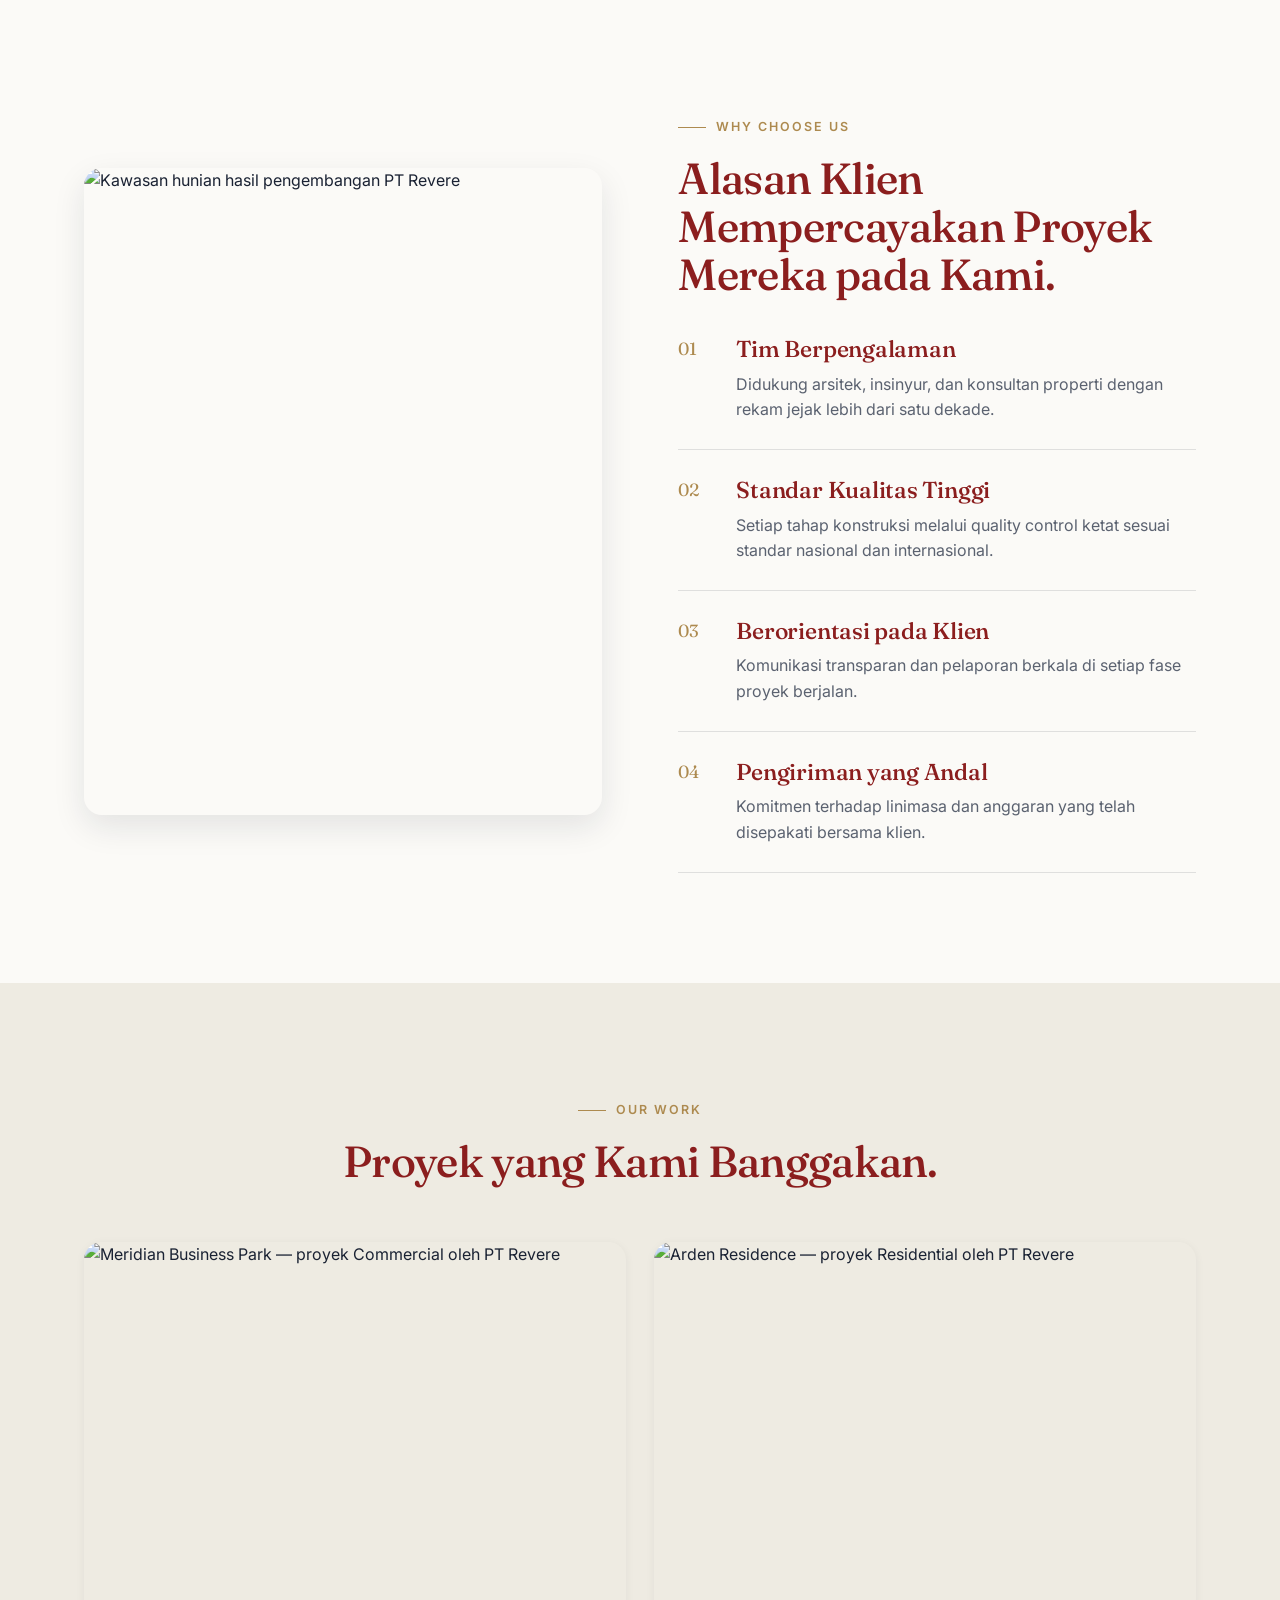
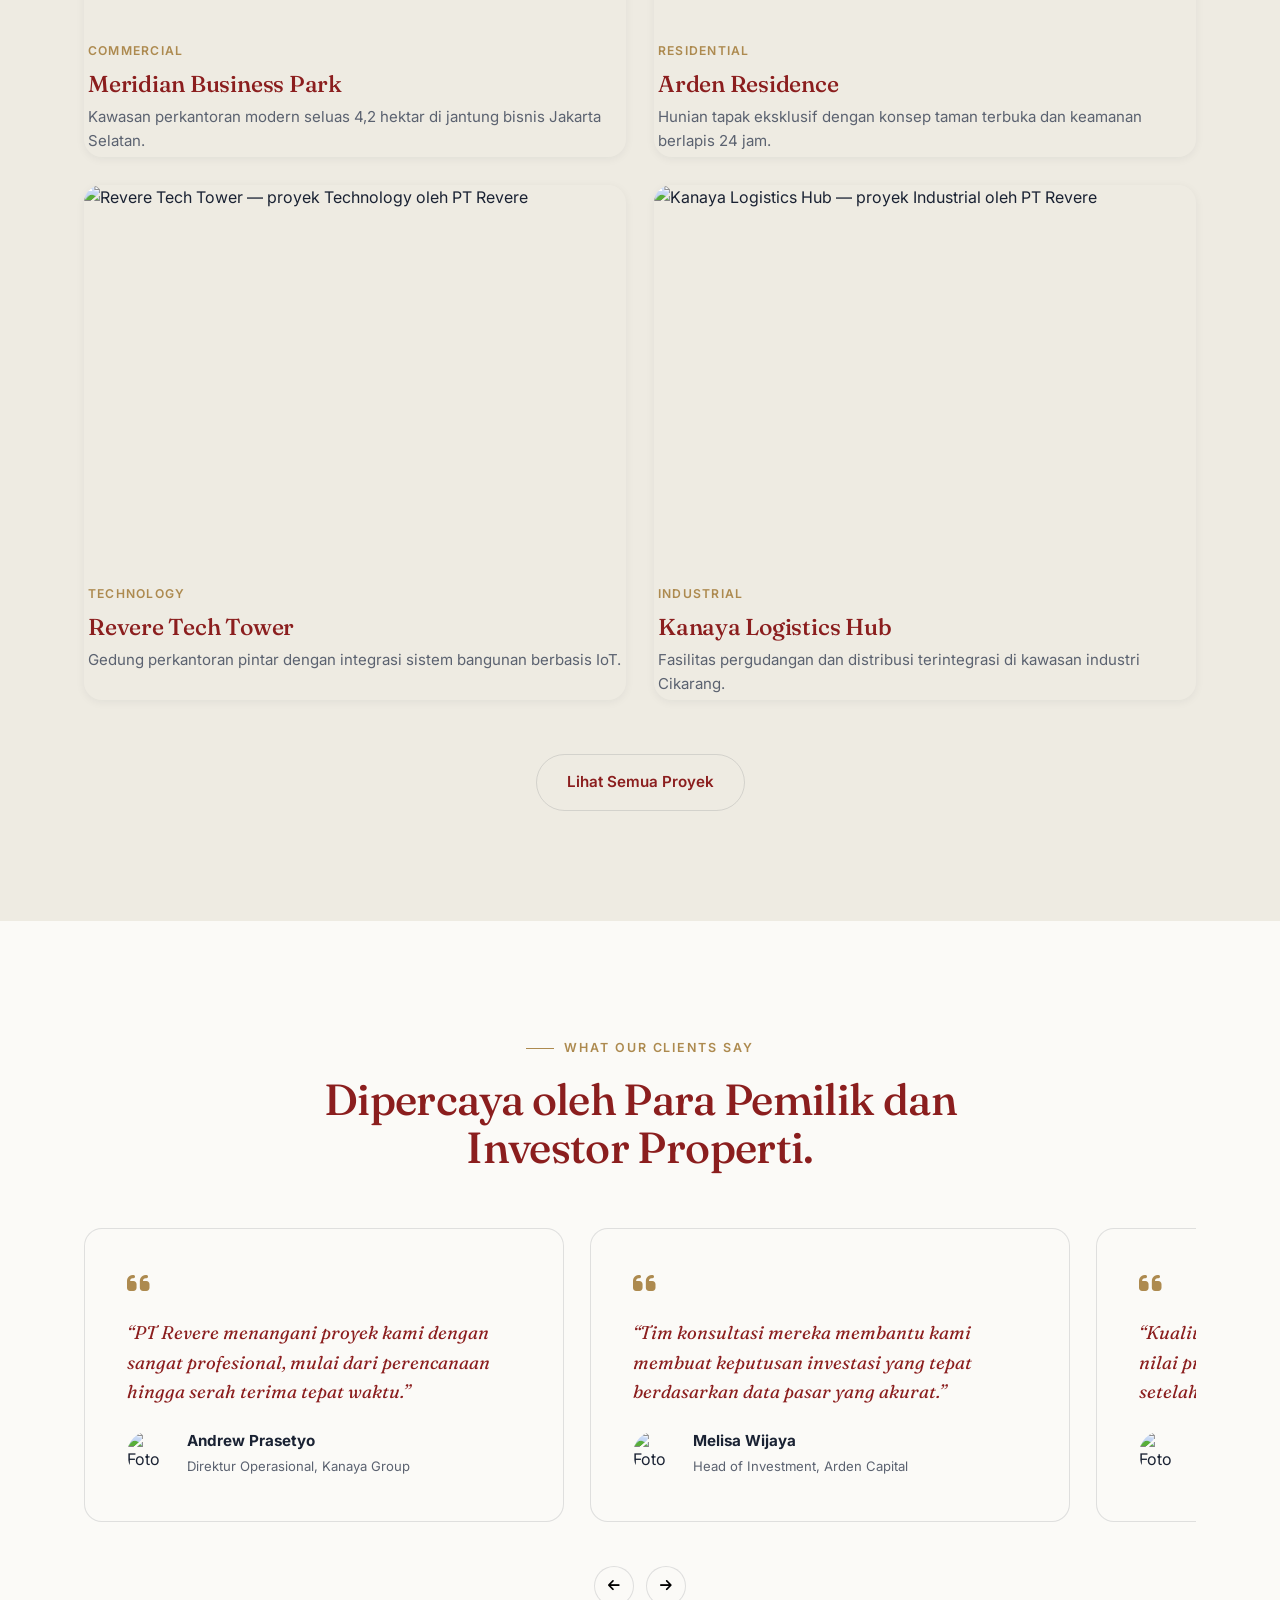
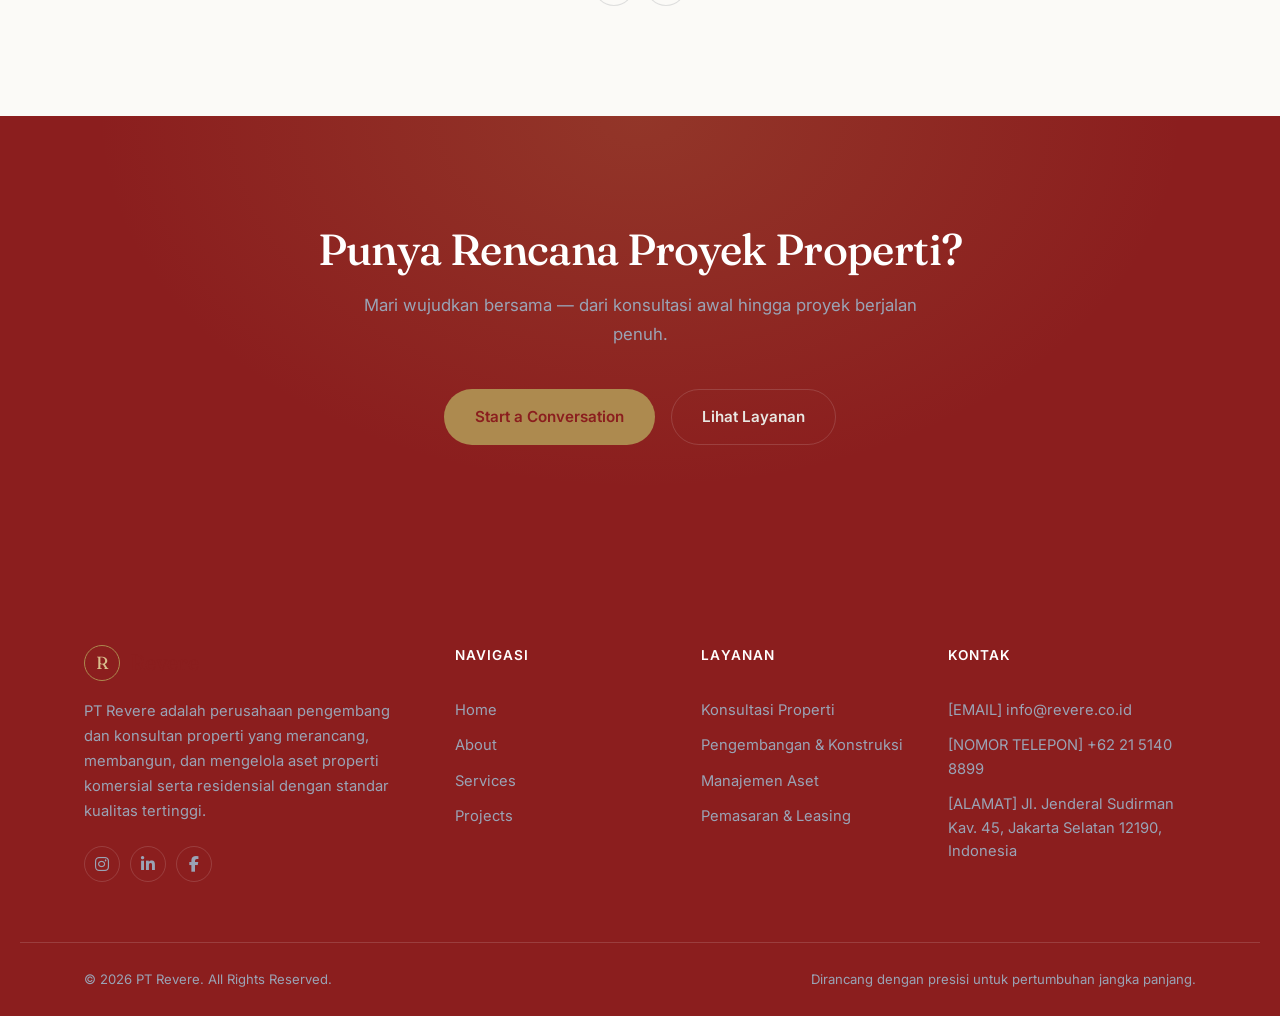
==== commit 0f29b2c6: "fix name" ====
--- a/index.html
+++ b/index.html
@@ -58,7 +58,7 @@
   <div class="nav-inner">
     <a href="index.html" class="nav-logo" aria-label="PT Revere — Beranda">
       <span class="nav-logo-mark">R</span>
-      <span class="nav-logo-text">Revere</span>
+      <span class="nav-logo-text">REVERE</span>
     </a>
 
     <nav class="nav-links" id="navLinks" aria-label="Navigasi utama">
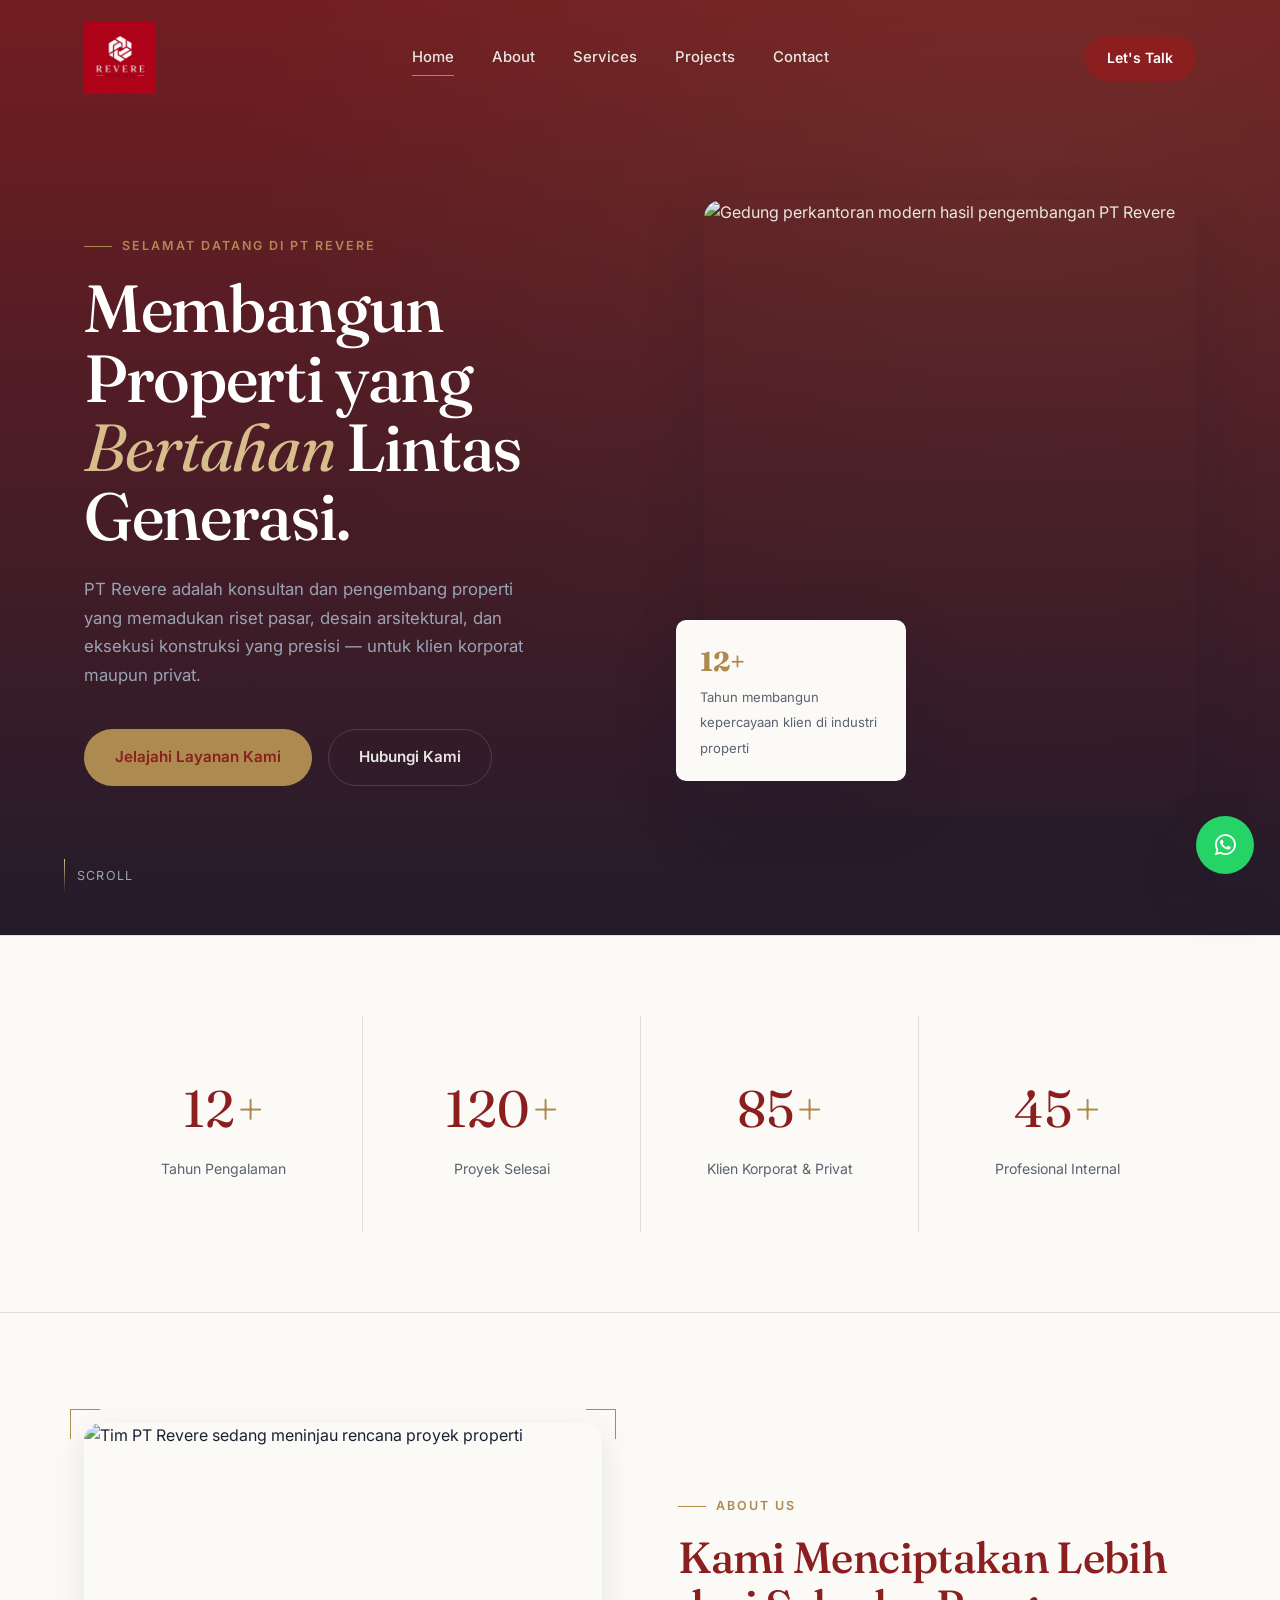
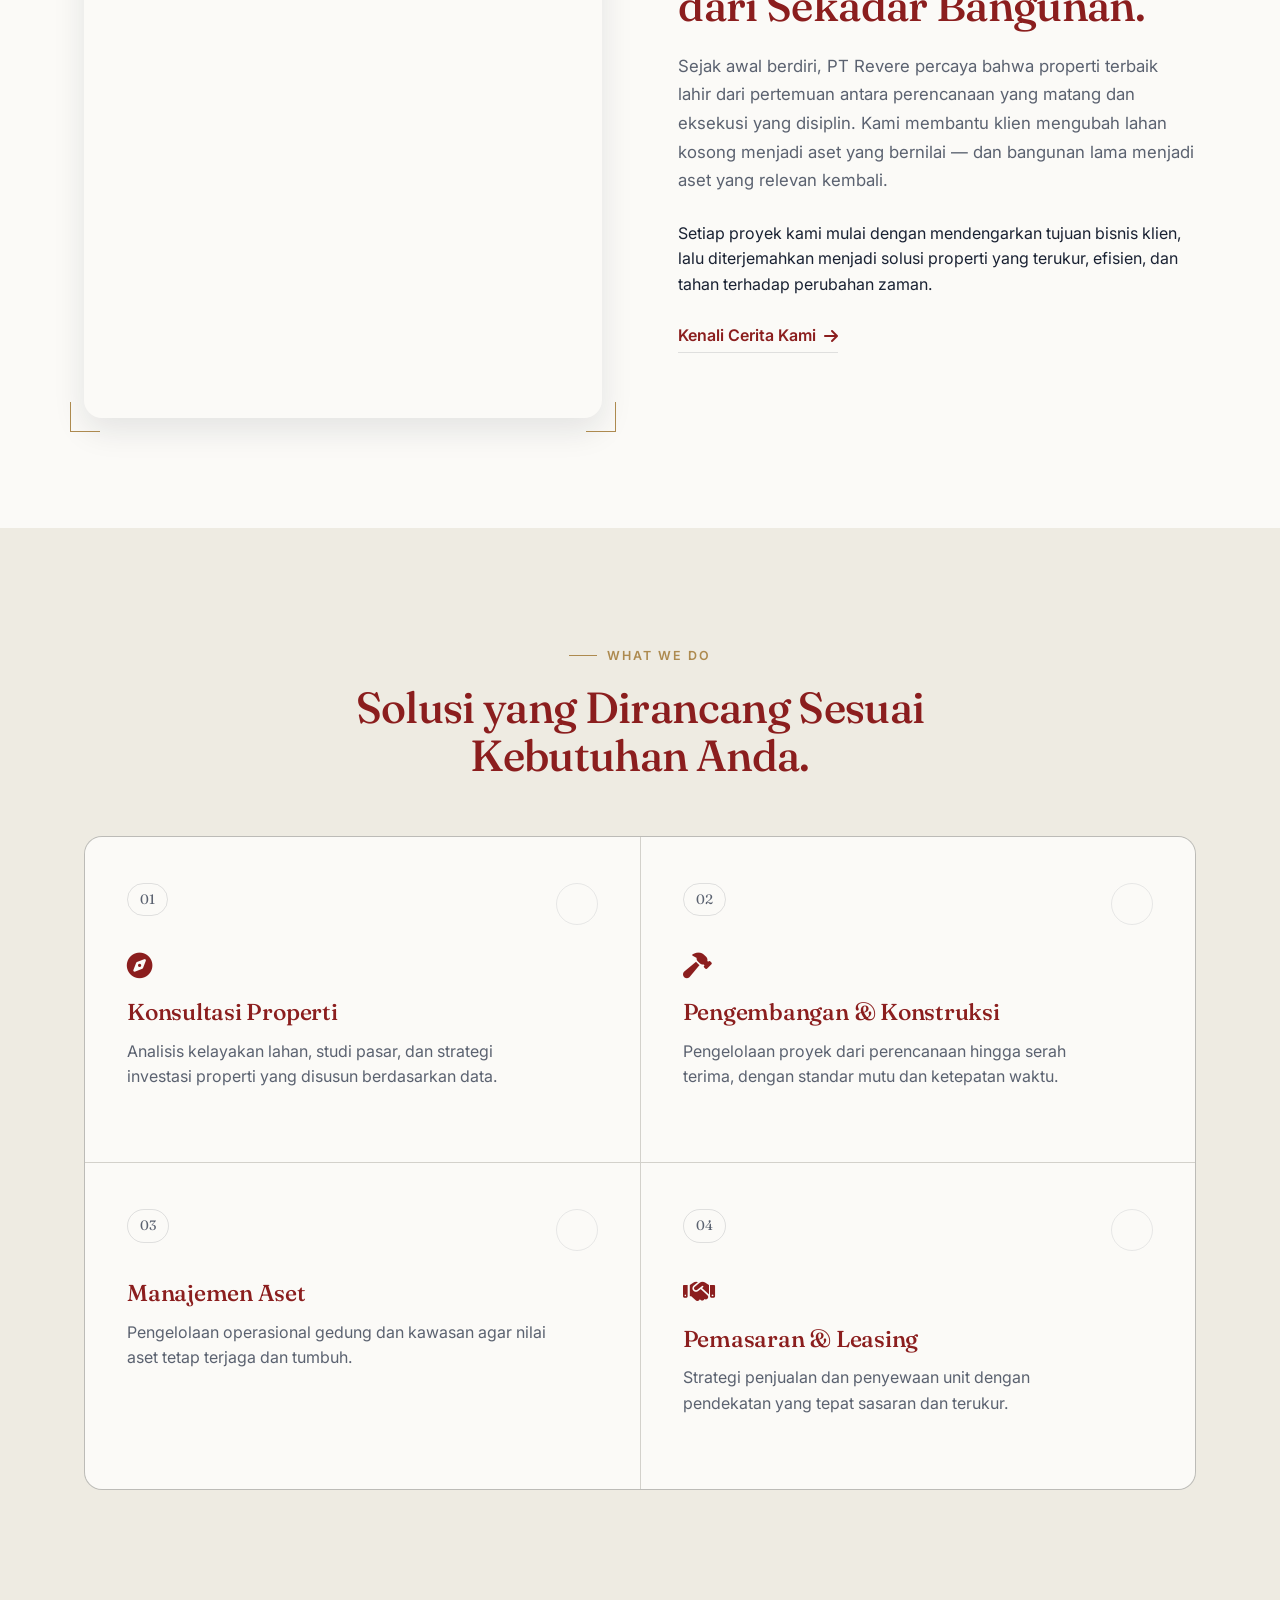
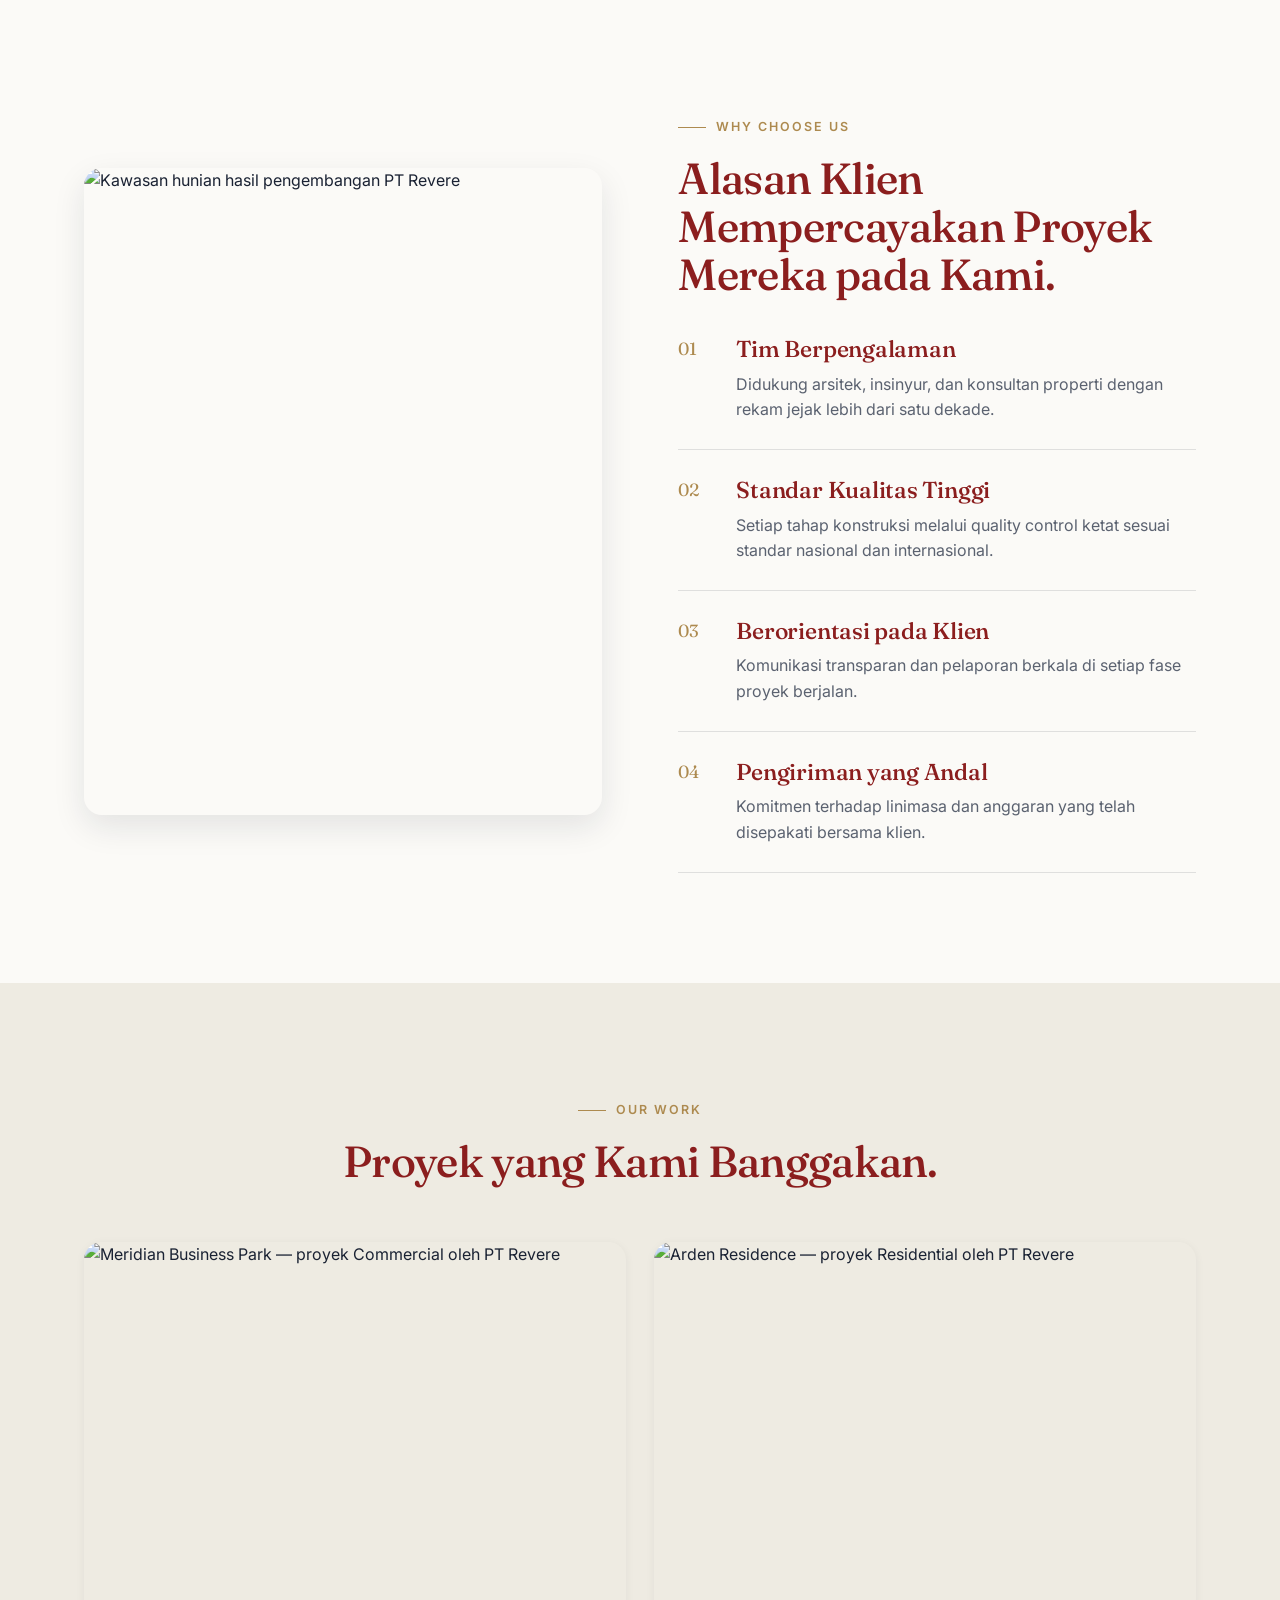
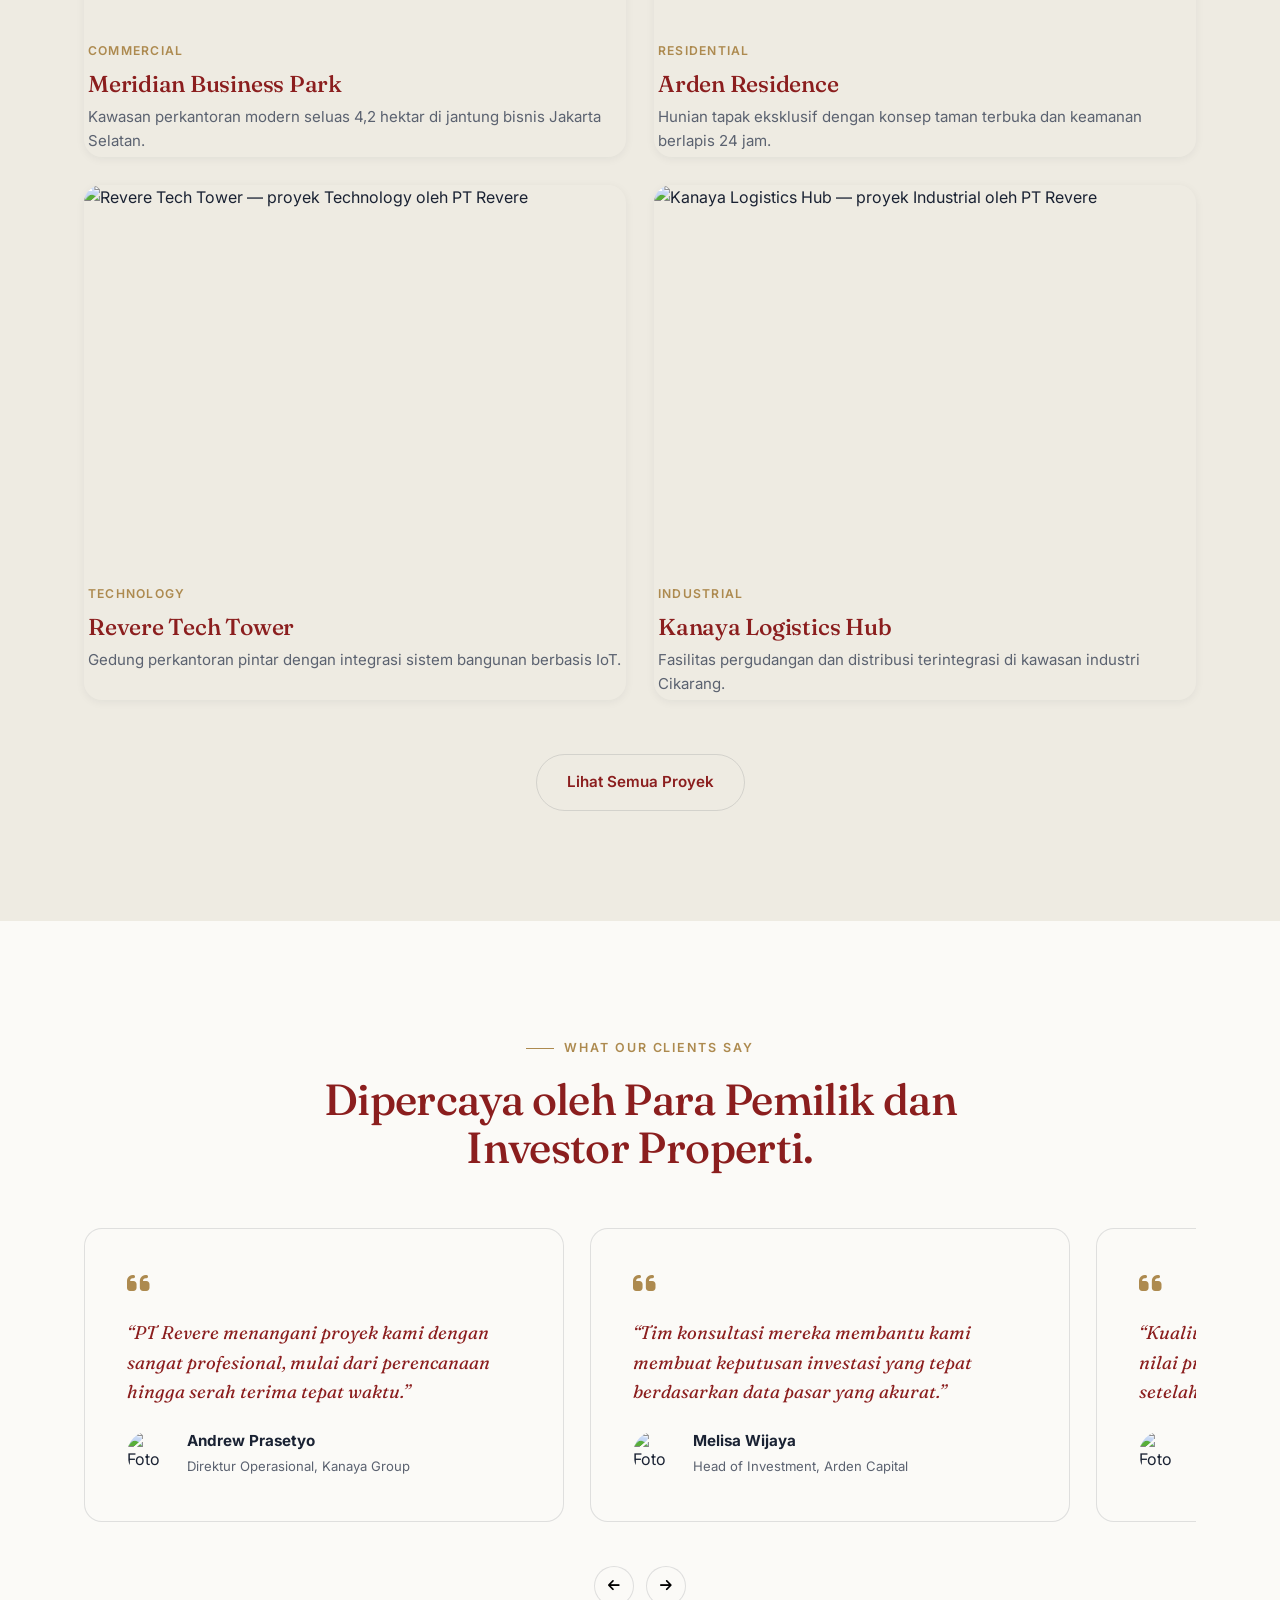
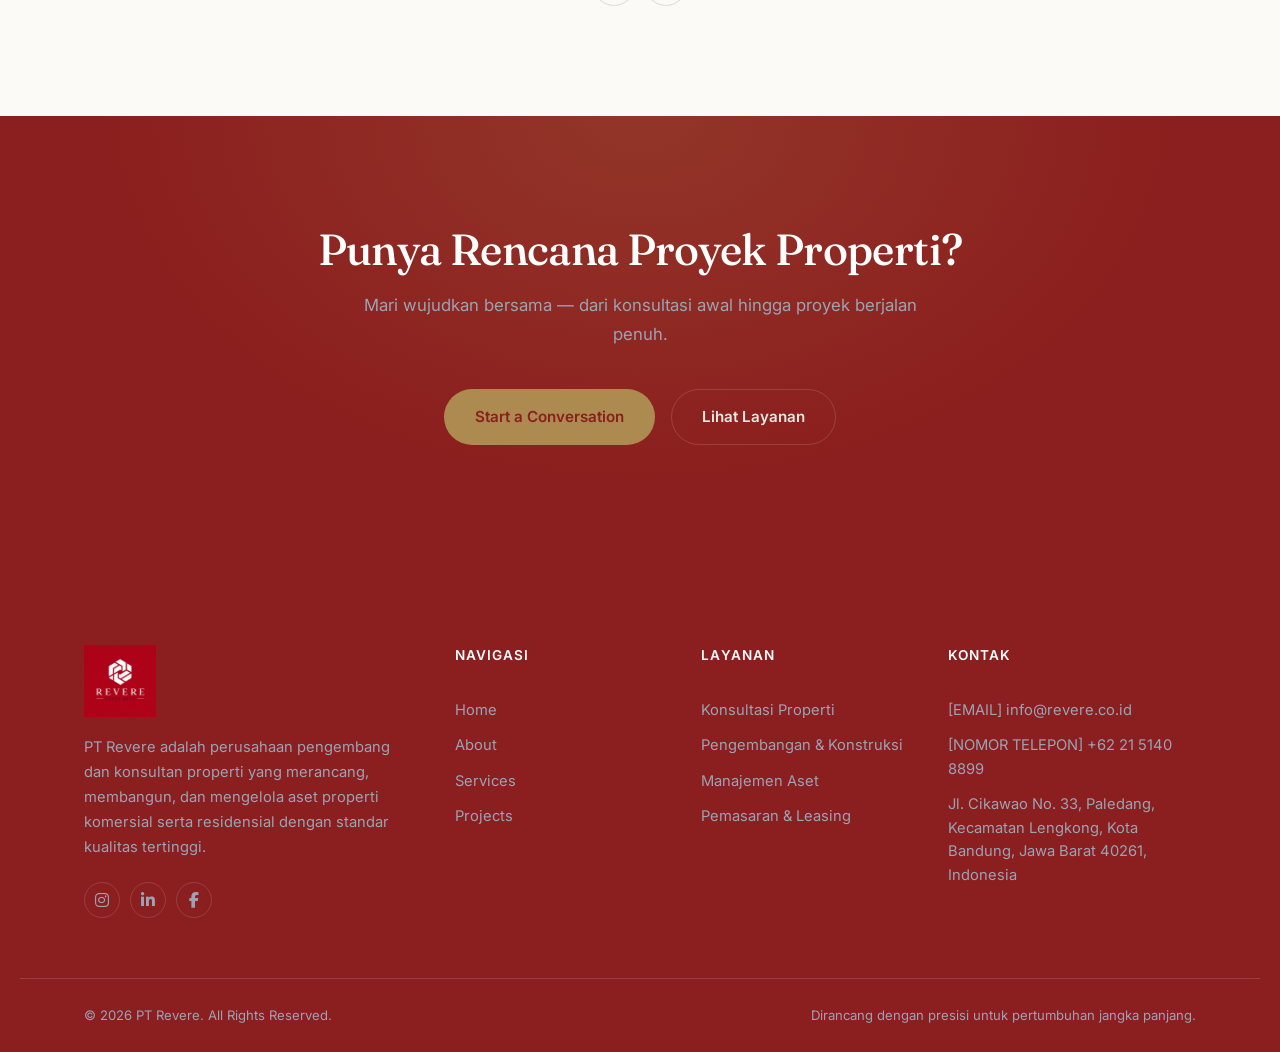
==== commit fba6ed4f: "fix: logo and location" ====
--- a/index.html
+++ b/index.html
@@ -42,7 +42,7 @@
   "description": "PT Revere adalah perusahaan pengembang dan konsultan properti yang merancang, membangun, dan mengelola aset properti komersial serta residensial dengan standar kualitas tertinggi.",
   "address": {
     "@type": "PostalAddress",
-    "streetAddress": "[ALAMAT] Jl. Jenderal Sudirman Kav. 45, Jakarta Selatan 12190, Indonesia"
+    "streetAddress": "Jl. Cikawao No. 33, Paledang, Kecamatan Lengkong, Kota Bandung, Jawa Barat 40261, Indonesia"
   },
   "contactPoint": {
     "@type": "ContactPoint",
@@ -57,8 +57,7 @@
 <header class="site-nav" id="siteNav">
   <div class="nav-inner">
     <a href="index.html" class="nav-logo" aria-label="PT Revere — Beranda">
-      <span class="nav-logo-mark">R</span>
-      <span class="nav-logo-text">REVERE</span>
+      <img class="nav-logo-image" src="image.png" alt="REVERE CIPTA ASET">
     </a>
 
     <nav class="nav-links" id="navLinks" aria-label="Navigasi utama">
@@ -376,8 +375,7 @@
   <div class="footer-top">
     <div class="footer-brand">
       <a href="index.html" class="nav-logo">
-        <span class="nav-logo-mark">R</span>
-        <span class="nav-logo-text">Revere</span>
+        <img class="nav-logo-image" src="image.png" alt="REVERE CIPTA ASET">
       </a>
       <p>PT Revere adalah perusahaan pengembang dan konsultan properti yang merancang, membangun, dan mengelola aset properti komersial serta residensial dengan standar kualitas tertinggi.</p>
       <div class="footer-social">
@@ -407,7 +405,7 @@
       <h4>Kontak</h4>
       <a href="mailto:[EMAIL] info@revere.co.id">[EMAIL] info@revere.co.id</a>
       <a href="tel:[NOMOR TELEPON] +62 21 5140 8899">[NOMOR TELEPON] +62 21 5140 8899</a>
-      <span class="footer-address">[ALAMAT] Jl. Jenderal Sudirman Kav. 45, Jakarta Selatan 12190, Indonesia</span>
+      <span class="footer-address">Jl. Cikawao No. 33, Paledang, Kecamatan Lengkong, Kota Bandung, Jawa Barat 40261, Indonesia</span>
     </div>
   </div>
 
--- a/assets/css/style.css
+++ b/assets/css/style.css
@@ -117,15 +117,9 @@
 }
 .nav-inner { max-width: var(--container); margin: 0 auto; padding: 0 var(--gutter); display: flex; align-items: center; justify-content: space-between; }
 .nav-logo { display: flex; align-items: center; gap: 10px; }
-.nav-logo-mark {
-  width: 36px; height: 36px; border-radius: 50%; background: var(--ink); color: var(--bronze-light);
-  display: flex; align-items: center; justify-content: center; font-family: var(--font-display); font-size: 1.1rem;
-  border: 1px solid var(--bronze);
-}
-.nav-logo-text { font-family: var(--font-display); font-size: 1.35rem; color: var(--ink); letter-spacing: -0.01em; }
-.site-nav.transparent-hero:not(.solid) .nav-logo-text,
+.nav-logo-image { width: 72px; height: 72px; object-fit: contain; }
+.nav-logo-text { font-family: Georgia, 'Times New Roman', serif; font-size: 1.35rem; color: var(--ink); letter-spacing: 0.08em; }
 .site-nav.transparent-hero:not(.solid) .nav-links a { color: var(--text-on-ink); }
-.site-nav.transparent-hero:not(.solid) .nav-logo-mark { background: rgba(232,231,226,0.1); border-color: var(--bronze-light); }
 
 .nav-links { display: flex; align-items: center; gap: 38px; }
 .nav-links a { font-size: 0.93rem; font-weight: 500; color: var(--text); position: relative; padding: 4px 0; transition: color .25s; }
